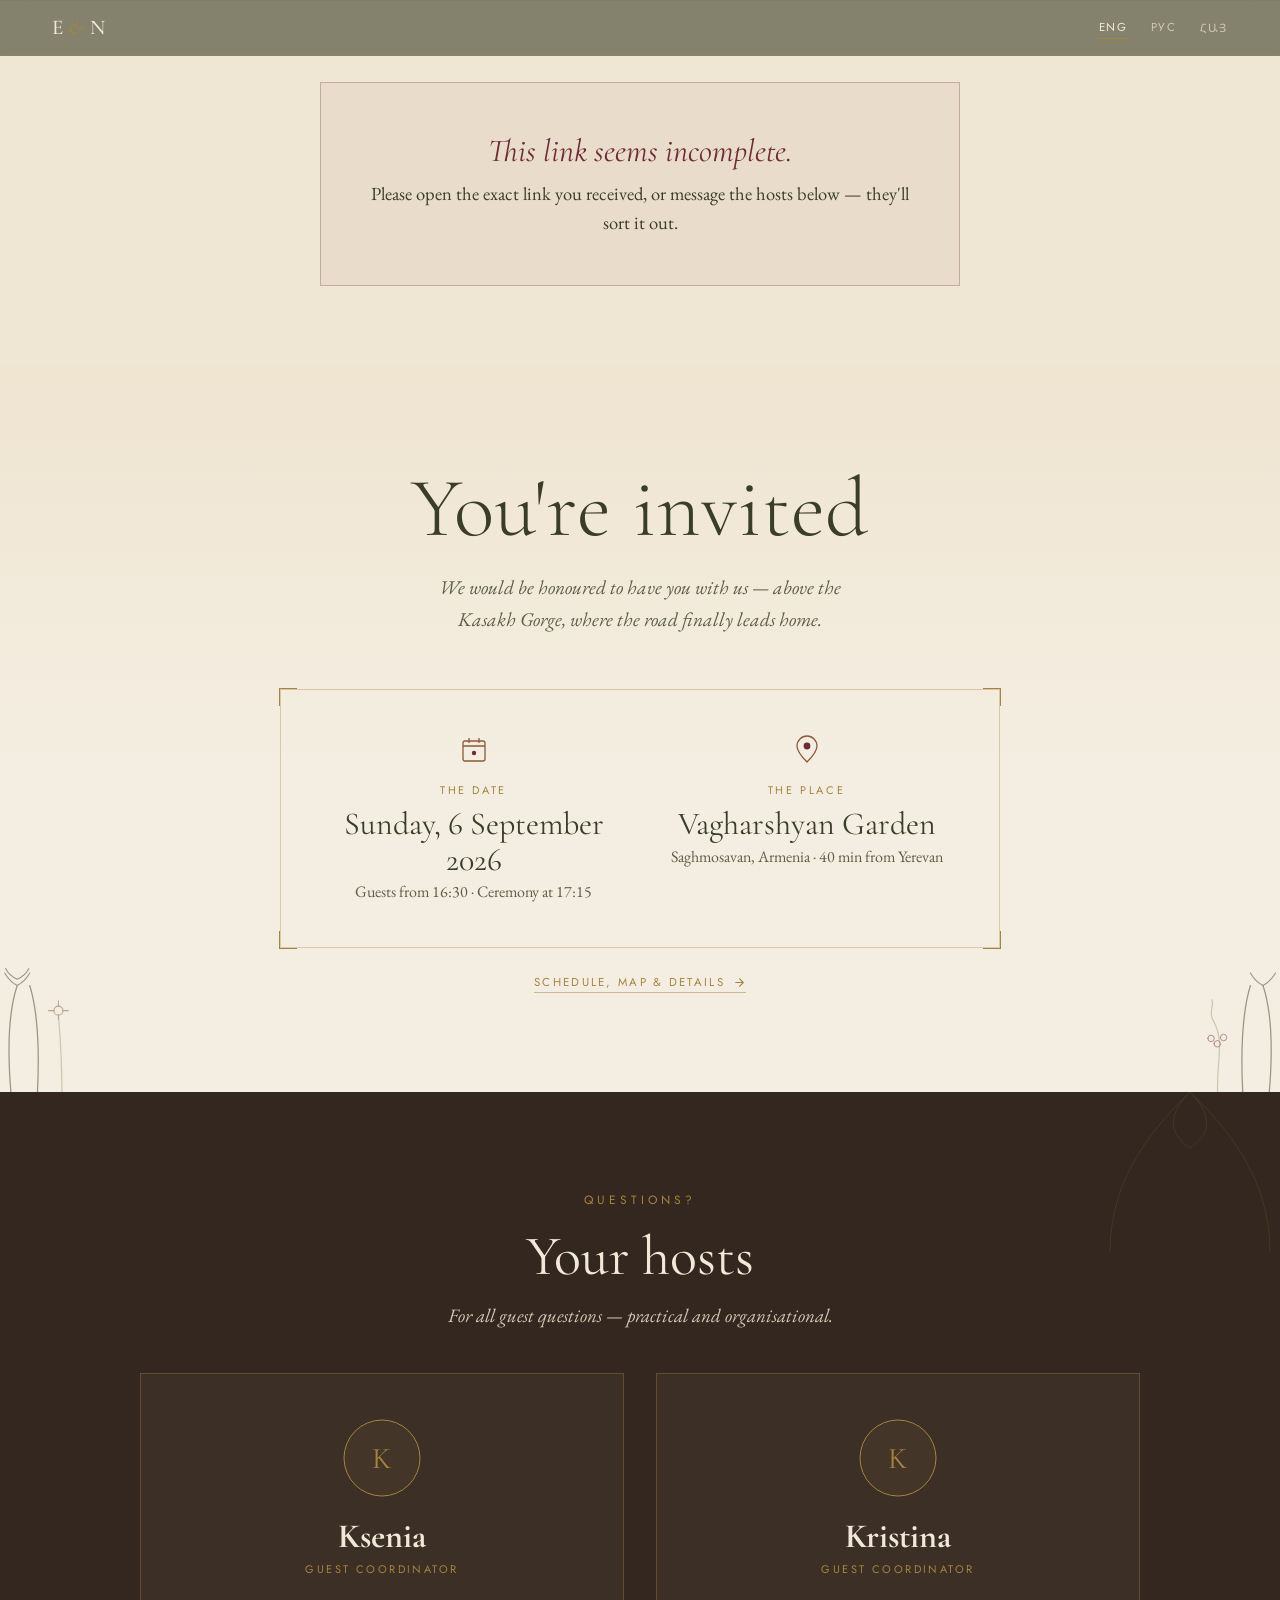
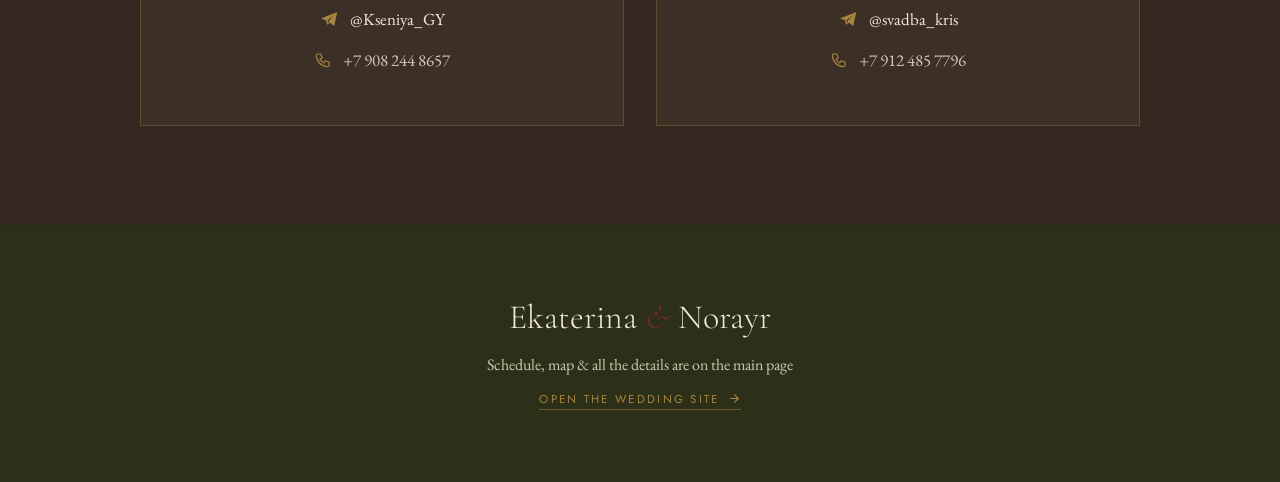
==== site/invite/index.html @ dc8e49c7 "Wire invitation video (vertical Short) + harden abroad parsing - invite: VIDEO_ID WT0WRYFNUU8 with p" ====
<!DOCTYPE html>
<html lang="en">
<head>
<meta charset="utf-8">
<meta name="viewport" content="width=device-width, initial-scale=1">
<meta name="color-scheme" content="light">
<meta name="theme-color" content="#2c3019">
<meta name="referrer" content="strict-origin-when-cross-origin">
<meta name="robots" content="noindex">
<title>You're invited · Ekaterina & Norayr</title>
<meta name="description" content="A personal invitation from Ekaterina & Norayr — Sunday 6 September 2026, Vagharshyan Garden, Saghmosavan, Armenia.">

<!-- Link preview when an invite link is sent in a messenger -->
<meta property="og:type" content="website">
<meta property="og:site_name" content="Ekaterina & Norayr">
<meta property="og:title" content="You're invited — Ekaterina & Norayr">
<meta property="og:description" content="Sunday 6 September 2026 · Vagharshyan Garden, Saghmosavan, Armenia. Open your personal invitation.">
<meta property="og:image" content="https://nor246.github.io/Wedding/og-image.png">
<meta property="og:image:width" content="1200">
<meta property="og:image:height" content="630">
<meta name="twitter:card" content="summary_large_image">

<link rel="icon" href="../favicon.svg" type="image/svg+xml">
<link rel="icon" href="../favicon-32.png" sizes="32x32" type="image/png">
<link rel="apple-touch-icon" href="../apple-touch-icon.png">

<link rel="preconnect" href="https://fonts.googleapis.com">
<link rel="preconnect" href="https://fonts.gstatic.com" crossorigin>
<link href="https://fonts.googleapis.com/css2?family=Cormorant+Garamond:ital,wght@0,300;0,400;0,500;0,600;1,300;1,400;1,500&family=EB+Garamond:ital,wght@0,400;0,500;1,400&family=Jost:wght@300;400;500&family=Noto+Serif+Armenian:wght@300;400;500;600&family=Noto+Sans+Armenian:wght@300;400;500&display=swap" rel="stylesheet">
<link rel="stylesheet" href="../css/styles.css">
<style>
/* ---- invite-page-specific interactive styles ---- */
[hidden]{display:none !important}
.shimmer{display:inline-block;min-width:12ch;height:.85em;border-radius:3px;vertical-align:baseline;
  background:linear-gradient(90deg,rgba(166,132,63,.14) 25%,rgba(166,132,63,.32) 50%,rgba(166,132,63,.14) 75%);
  background-size:200% 100%;animation:shimmerMove 1.5s linear infinite}
@keyframes shimmerMove{to{background-position:-200% 0}}

.inv-input{width:100%;padding:12px 14px;border:1px solid rgba(140,90,56,.35);background:rgba(255,251,242,.55);
  font-family:'EB Garamond','Noto Serif Armenian',serif;font-size:17px;color:var(--ink);border-radius:0;
  transition:border-color .3s ease}
.inv-input:focus{outline:none;border-color:var(--brass)}
textarea.inv-input{resize:vertical;min-height:76px;line-height:1.5}

/* per-person RSVP rows */
.mem-row{display:flex;align-items:center;justify-content:space-between;flex-wrap:wrap;gap:10px 18px;
  padding:15px 2px;border-bottom:1px solid rgba(140,90,56,.18)}
.mem-row:last-child{border-bottom:none}
.mem-name{font-family:'Cormorant Garamond','Noto Serif Armenian',serif;font-size:clamp(20px,2.3vw,24px);color:var(--ink)}
.seg{display:inline-flex;border:1px solid rgba(140,90,56,.35);background:rgba(255,251,242,.4)}
.seg label{position:relative;cursor:pointer}
.seg input{position:absolute;opacity:0;pointer-events:none}
.seg span{display:block;padding:10px 16px;font-family:'Jost','Noto Sans Armenian',sans-serif;font-size:10.5px;
  letter-spacing:.14em;text-transform:uppercase;color:var(--ink-soft);transition:background .3s ease,color .3s ease}
.seg input:checked + span[data-seg="yes"]{background:var(--olive);color:var(--cream)}
.seg input:checked + span[data-seg="no"]{background:var(--wine);color:var(--cream)}
.seg input:focus-visible + span{outline:2px solid var(--brass);outline-offset:2px}

.btn-send{display:inline-flex;align-items:center;gap:10px;padding:15px 34px;cursor:pointer;background:none;
  border:1px solid rgba(166,132,63,.55);color:var(--ink);font-family:'Jost','Noto Sans Armenian',sans-serif;
  font-size:12px;letter-spacing:.22em;text-transform:uppercase;transition:border-color .3s ease,background .3s ease}
.btn-send:hover{border-color:var(--brass);background:rgba(166,132,63,.1)}
.btn-send:disabled{opacity:.55;cursor:default}

/* video */
.vidbox{position:relative;width:100%;padding-top:56.25%;background:#20240f;overflow:hidden}
.vidbox iframe{position:absolute;inset:0;width:100%;height:100%;border:0}
/* vertical (Shorts) video: portrait 9:16 box, centered, capped to viewport */
#vid-frame.portrait{width:min(420px,88vw,calc(74vh * 0.5625));margin:0 auto}
.vidbox.portrait{padding-top:177.78%}
#vid-shield{position:absolute;inset:0;z-index:4;background:transparent}
.unmute{position:absolute;left:50%;bottom:20px;transform:translateX(-50%);z-index:5;display:inline-flex;
  align-items:center;gap:10px;padding:12px 24px;cursor:pointer;color:var(--cream);
  border:1px solid rgba(166,132,63,.65);background:rgba(32,36,15,.72);backdrop-filter:blur(8px);
  -webkit-backdrop-filter:blur(8px);font-family:'Jost','Noto Sans Armenian',sans-serif;font-size:11px;
  letter-spacing:.2em;text-transform:uppercase;transition:background .3s ease,border-color .3s ease}
.unmute:hover{background:rgba(32,36,15,.92);border-color:var(--brass)}
</style>
<script src="invite.js" defer></script>
</head>
<body>
<a class="skip-link" href="#main">Skip to content</a>
<div id="top" style="--linen:#f4eee2;--linen2:#efe6d4;--stone:#e7dbc4;--sand:#dbcdb0;--olive:#3b4025;--olive-deep:#2c3019;--ink:#3a3e26;--ink-soft:#5d6047;--sage:#9aa583;--sage-soft:#bcc3aa;--cognac:#8c5a38;--leather:#33271f;--brass:#a6843f;--wine:#6e2a35;--accent:#6e2a35;--cream:#f1e9d8;--cream-soft:#cfc8b2;--sky-top:#efe4d0;--sky-bot:#f4eee2;--glow:0.55;position:relative;width:100%;min-height:100vh;background:var(--linen);font-family:'EB Garamond','Noto Serif Armenian',serif;color:var(--ink)">

<!-- ============ NAV ============ -->
<nav aria-label="Primary" style="position:fixed;top:0;left:0;right:0;z-index:60;display:flex;align-items:center;justify-content:space-between;padding:15px clamp(18px,5vw,52px);backdrop-filter:blur(11px);-webkit-backdrop-filter:blur(11px);background:rgba(44,48,25,.55);border-bottom:1px solid rgba(166,132,63,.25)">
  <a href="../" aria-label="Ekaterina & Norayr — wedding site" style="font-family:'Cormorant Garamond',serif;font-weight:500;font-size:21px;letter-spacing:.12em;color:var(--cream);text-decoration:none">E<span style="color:var(--brass);font-style:italic;margin:0 .14em">&amp;</span>N</a>
  <div role="group" aria-label="Language" style="display:flex;align-items:center;gap:9px">
    <button class="lang-btn" data-lang="en" lang="en" aria-pressed="true" style="background:none;border:none;border-bottom:1px solid var(--brass);cursor:pointer;font-family:'Jost','Noto Sans Armenian',sans-serif;font-size:11.5px;letter-spacing:.14em;color:var(--cream);padding:3px 1px">ENG</button>
    <span aria-hidden="true" style="color:var(--brass);opacity:.5">·</span>
    <button class="lang-btn" data-lang="ru" lang="ru" aria-pressed="false" style="background:none;border:none;border-bottom:1px solid transparent;cursor:pointer;font-family:'Jost','Noto Sans Armenian',sans-serif;font-size:11.5px;letter-spacing:.14em;color:var(--cream-soft);padding:3px 1px">РУС</button>
    <span aria-hidden="true" style="color:var(--brass);opacity:.5">·</span>
    <button class="lang-btn" data-lang="hy" lang="hy" aria-pressed="false" style="background:none;border:none;border-bottom:1px solid transparent;cursor:pointer;font-family:'Noto Sans Armenian',sans-serif;font-size:11.5px;letter-spacing:.1em;color:var(--cream-soft);padding:3px 1px">ՀԱՅ</button>
  </div>
</nav>
<main id="main">

<!-- ============ VIDEO (page opens with it) ============ -->
<section id="sec-video" style="position:relative;padding:calc(62px + clamp(24px,5vh,48px)) clamp(18px,5vw,52px) clamp(48px,7vh,72px);background:linear-gradient(180deg,#20240f,var(--olive-deep));overflow:hidden">
  <!-- faint stars -->
  <div aria-hidden="true" style="position:absolute;inset:0;pointer-events:none">
    <svg aria-hidden="true" focusable="false" width="100%" height="100%" preserveAspectRatio="none" style="position:absolute;inset:0">
      <g fill="var(--cream)">
        <circle cx="10%" cy="18%" r="1.3" style="animation:twinkle 4.4s ease-in-out infinite"/>
        <circle cx="22%" cy="9%" r="1" style="animation:twinkle 5s ease-in-out infinite .7s"/>
        <circle cx="78%" cy="12%" r="1.2" style="animation:twinkle 3.8s ease-in-out infinite .3s"/>
        <circle cx="90%" cy="22%" r="1" style="animation:twinkle 4.7s ease-in-out infinite 1.1s"/>
        <circle cx="55%" cy="7%" r="1.1" style="animation:twinkle 4.1s ease-in-out infinite 1.5s"/>
      </g>
    </svg>
  </div>
  <div style="position:relative;z-index:2;width:100%;max-width:980px;margin:0 auto">
    <p data-i18n="inv.eyebrow" style="text-align:center;font-family:'Jost','Noto Sans Armenian',sans-serif;font-size:12px;letter-spacing:.36em;text-transform:uppercase;color:var(--brass);margin:0 0 22px;animation:reveal 1s ease .1s both">Together with our families</p>
    <div id="vid-frame" style="position:relative;padding:14px;animation:reveal 1.1s ease .25s both">
      <div style="position:absolute;inset:0;border:1px solid rgba(166,132,63,.4);pointer-events:none;z-index:3"></div>
      <div style="position:absolute;top:-1px;left:-1px;width:18px;height:18px;border-top:1px solid var(--brass);border-left:1px solid var(--brass);pointer-events:none;z-index:3"></div>
      <div style="position:absolute;top:-1px;right:-1px;width:18px;height:18px;border-top:1px solid var(--brass);border-right:1px solid var(--brass);pointer-events:none;z-index:3"></div>
      <div style="position:absolute;bottom:-1px;left:-1px;width:18px;height:18px;border-bottom:1px solid var(--brass);border-left:1px solid var(--brass);pointer-events:none;z-index:3"></div>
      <div style="position:absolute;bottom:-1px;right:-1px;width:18px;height:18px;border-bottom:1px solid var(--brass);border-right:1px solid var(--brass);pointer-events:none;z-index:3"></div>
      <div class="vidbox" id="vidbox">
        <!-- muted autoplay iframe injected by invite.js; the shield blocks
             stray clicks so the ONLY control is the unmute button -->
        <div id="vid-placeholder" style="position:absolute;inset:0;display:flex;flex-direction:column;align-items:center;justify-content:center;gap:16px;text-align:center;padding:24px">
          <svg aria-hidden="true" focusable="false" width="64" height="64" viewBox="0 0 56 56" fill="none" stroke="var(--brass)" stroke-width="1.1"><path d="M14 48 V24 C14 14 22 9 28 6 C34 9 42 14 42 24 V48"/><path d="M28 6 l3 4 l-3 4 l-3-4 Z" fill="var(--brass)" stroke="none" opacity="0.8"/></svg>
          <p data-i18n="inv.videoSoon" style="margin:0;font-family:'Cormorant Garamond','Noto Serif Armenian',serif;font-style:italic;font-size:clamp(17px,2vw,22px);color:var(--cream-soft);max-width:34ch">Our video greeting is on its way — check back soon.</p>
        </div>
        <div id="vid-shield" hidden aria-hidden="true"></div>
        <button id="btn-unmute" hidden class="unmute" type="button">
          <svg aria-hidden="true" focusable="false" width="16" height="16" viewBox="0 0 24 24" fill="none" stroke="currentColor" stroke-width="1.8" stroke-linecap="round" stroke-linejoin="round"><path d="M11 5 6 9 H3 v6 h3 l5 4 Z" fill="currentColor" stroke="none"/><path d="M16 9 a5 5 0 0 1 0 6 M18.5 6.5 a9 9 0 0 1 0 11"/></svg>
          <span data-i18n="inv.unmute">Watch with sound</span>
        </button>
      </div>
    </div>
  </div>
</section>

<!-- ============ BAD LINK / ERROR ============ -->
<section id="sec-error" hidden style="position:relative;padding:clamp(60px,9vh,110px) clamp(18px,6vw,72px);background:var(--linen2);border-top:1px solid rgba(166,132,63,.18)">
  <div style="width:100%;max-width:640px;margin:0 auto;text-align:center;border:1px solid rgba(110,42,53,.28);background:rgba(110,42,53,.05);padding:clamp(30px,5vw,48px)">
    <h2 id="err-title" data-i18n="inv.badLink" style="margin:0 0 10px;font-family:'Cormorant Garamond','Noto Serif Armenian',serif;font-style:italic;font-weight:400;font-size:clamp(24px,3vw,32px);color:var(--wine)">This link seems incomplete.</h2>
    <p id="err-sub" data-i18n="inv.badLinkSub" style="margin:0;font-family:'EB Garamond','Noto Serif Armenian',serif;font-size:clamp(16px,1.7vw,18.5px);color:var(--ink);line-height:1.55">Please open the exact link you received, or message the hosts below — they'll sort it out.</p>
    <button id="btn-retry" hidden class="btn-send" style="margin-top:24px" type="button"><span data-i18n="inv.retry">Try again</span></button>
  </div>
</section>

<!-- ============ INVITATION · DATE & PLACE ============ -->
<section id="sec-info" style="position:relative;padding:clamp(76px,11vh,128px) clamp(18px,6vw,72px);background:linear-gradient(180deg,var(--sky-top),var(--linen) 55%);overflow:hidden">
  <!-- botanical corners -->
  <svg aria-hidden="true" focusable="false" viewBox="0 0 200 240" style="position:absolute;left:-24px;bottom:-10px;width:clamp(110px,14vw,190px);opacity:.5;pointer-events:none" fill="none" stroke="var(--olive)" stroke-width="1.4" stroke-linecap="round">
    <path d="M40,240 C34,180 36,140 46,110"/><path d="M68,240 C72,174 68,136 60,110"/>
    <g stroke-width="1.2"><path d="M46,110 q-9,-5 -14,-14 M46,110 q9,-5 14,-14 M46,103 q-9,-4 -13,-12 M46,103 q9,-4 13,-12"/></g>
    <path d="M96,240 C96,196 94,166 92,144" stroke="var(--sage)"/>
    <g stroke="var(--cognac)" stroke-width="1.2"><circle cx="92" cy="138" r="5"/><path d="M92,133 v-6 M92,143 v5 M87,138 h-6 M97,138 h6"/></g>
  </svg>
  <svg aria-hidden="true" focusable="false" viewBox="0 0 200 240" style="position:absolute;right:-24px;bottom:-10px;width:clamp(110px,14vw,190px);opacity:.5;pointer-events:none;transform:scaleX(-1)" fill="none" stroke="var(--olive)" stroke-width="1.4" stroke-linecap="round">
    <path d="M40,240 C34,180 36,140 46,110"/><path d="M68,240 C72,174 68,136 60,110"/>
    <g stroke-width="1.2"><path d="M46,110 q-9,-5 -14,-14 M46,110 q9,-5 14,-14"/></g>
    <path d="M96,240 C100,200 88,176 100,152 C108,140 100,132 103,126" stroke="var(--sage)"/>
    <g stroke="var(--wine)" stroke-width="1.1"><circle cx="90" cy="168" r="3.6"/><circle cx="97" cy="175" r="3.6"/><circle cx="104" cy="169" r="3.6"/></g>
  </svg>

  <div style="position:relative;z-index:2;width:100%;max-width:820px;margin:0 auto;text-align:center">
    <h1 data-i18n="inv.title" data-reveal style="margin:0;font-family:'Cormorant Garamond','Noto Serif Armenian',serif;font-weight:300;line-height:1;color:var(--ink);letter-spacing:.012em;font-size:clamp(40px,7.5vw,84px)">You're invited</h1>
    <p id="party-name" data-reveal data-delay="80" style="margin:20px 0 0;font-family:'Cormorant Garamond','Noto Serif Armenian',serif;font-style:italic;font-weight:400;font-size:clamp(24px,4vw,42px);color:var(--accent);letter-spacing:.03em"><span class="shimmer" aria-hidden="true"></span></p>
    <p data-i18n="inv.line" data-reveal data-delay="140" style="font-family:'EB Garamond','Noto Serif Armenian',serif;font-style:italic;font-size:clamp(16px,1.7vw,19.5px);color:var(--ink-soft);max-width:46ch;margin:22px auto 0;line-height:1.6">We would be honoured to have you with us — above the Kasakh Gorge, where the road finally leads home.</p>

    <!-- date & place highlight -->
    <div data-reveal data-delay="200" style="position:relative;margin:clamp(36px,6vh,56px) auto 0;max-width:720px;padding:clamp(28px,4.5vw,46px) clamp(20px,4vw,40px)">
      <div style="position:absolute;inset:0;border:1px solid rgba(166,132,63,.34);pointer-events:none"></div>
      <div style="position:absolute;top:-1px;left:-1px;width:18px;height:18px;border-top:1px solid var(--brass);border-left:1px solid var(--brass)"></div>
      <div style="position:absolute;top:-1px;right:-1px;width:18px;height:18px;border-top:1px solid var(--brass);border-right:1px solid var(--brass)"></div>
      <div style="position:absolute;bottom:-1px;left:-1px;width:18px;height:18px;border-bottom:1px solid var(--brass);border-left:1px solid var(--brass)"></div>
      <div style="position:absolute;bottom:-1px;right:-1px;width:18px;height:18px;border-bottom:1px solid var(--brass);border-right:1px solid var(--brass)"></div>
      <div style="display:grid;grid-template-columns:repeat(auto-fit,minmax(240px,1fr));gap:clamp(26px,4vw,20px);align-items:start">
        <div>
          <svg aria-hidden="true" focusable="false" width="30" height="30" viewBox="0 0 30 30" fill="none" stroke="var(--cognac)" stroke-width="1.3" style="margin-bottom:12px"><rect x="4" y="6" width="22" height="20" rx="2"/><path d="M4 11 H26 M10 3 V8 M20 3 V8"/><circle cx="15" cy="18" r="2.2" fill="var(--accent)" stroke="none"/></svg>
          <p data-i18n="inv.dateLabel" style="margin:0 0 8px;font-family:'Jost','Noto Sans Armenian',sans-serif;font-size:11px;letter-spacing:.24em;text-transform:uppercase;color:var(--brass)">The date</p>
          <p data-i18n="inv.dateVal" style="margin:0 0 4px;font-family:'Cormorant Garamond','Noto Serif Armenian',serif;font-size:clamp(24px,2.8vw,32px);color:var(--ink);line-height:1.12">Sunday, 6 September 2026</p>
          <p data-i18n="inv.dateSub" style="margin:0;font-family:'EB Garamond','Noto Serif Armenian',serif;font-size:16px;color:var(--ink-soft)">Guests from 16:30 · Ceremony at 17:15</p>
        </div>
        <div>
          <svg aria-hidden="true" focusable="false" width="30" height="30" viewBox="0 0 30 30" fill="none" stroke="var(--cognac)" stroke-width="1.3" style="margin-bottom:12px"><path d="M15 27 C7 19 5 14 5 11 a10 10 0 0 1 20 0 C25 14 23 19 15 27 Z"/><circle cx="15" cy="11" r="3.4" fill="var(--accent)" stroke="none"/></svg>
          <p data-i18n="inv.placeLabel" style="margin:0 0 8px;font-family:'Jost','Noto Sans Armenian',sans-serif;font-size:11px;letter-spacing:.24em;text-transform:uppercase;color:var(--brass)">The place</p>
          <p data-i18n="inv.placeVal" style="margin:0 0 4px;font-family:'Cormorant Garamond','Noto Serif Armenian',serif;font-size:clamp(24px,2.8vw,32px);color:var(--ink);line-height:1.12">Vagharshyan Garden</p>
          <p data-i18n="inv.placeSub" style="margin:0;font-family:'EB Garamond','Noto Serif Armenian',serif;font-size:16px;color:var(--ink-soft)">Saghmosavan, Armenia · 40 min from Yerevan</p>
        </div>
      </div>
    </div>

    <a href="../" data-reveal data-delay="260" class="hover-brass" style="display:inline-flex;align-items:center;gap:8px;margin-top:26px;font-family:'Jost','Noto Sans Armenian',sans-serif;font-size:11.5px;letter-spacing:.2em;text-transform:uppercase;color:var(--brass);text-decoration:none;border-bottom:1px solid rgba(166,132,63,.5);padding-bottom:2px"><span data-i18n="inv.detailsCta">Schedule, map &amp; details</span><svg aria-hidden="true" focusable="false" width="13" height="13" viewBox="0 0 24 24" fill="none" stroke="currentColor" stroke-width="2" stroke-linecap="round" stroke-linejoin="round"><path d="M5 12 h13 M12 5 l7 7 -7 7"/></svg></a>
  </div>
</section>

<!-- ============ RSVP ============ -->
<section id="sec-rsvp" style="position:relative;padding:clamp(76px,11vh,128px) clamp(18px,6vw,72px);background:var(--linen2);border-top:1px solid rgba(166,132,63,.18)">
  <div style="width:100%;max-width:640px;margin:0 auto">
    <div data-reveal style="text-align:center;margin-bottom:clamp(32px,4.5vh,46px)">
      <p data-i18n="inv.rsvpEyebrow" style="font-family:'Jost','Noto Sans Armenian',sans-serif;font-size:12px;letter-spacing:.34em;text-transform:uppercase;color:var(--brass);margin:0 0 18px">Kindly reply</p>
      <h2 data-i18n="inv.rsvpTitle" style="margin:0 0 14px;font-family:'Cormorant Garamond','Noto Serif Armenian',serif;font-weight:400;font-size:clamp(32px,4.6vw,56px);line-height:1.06;color:var(--ink)">Will you join us?</h2>
      <p data-i18n="inv.whoNote" style="margin:0 auto;font-family:'EB Garamond','Noto Serif Armenian',serif;font-style:italic;font-size:clamp(15px,1.6vw,17.5px);color:var(--ink-soft);max-width:44ch">We've marked everyone as coming — just flip anyone who can't make it.</p>
    </div>

    <p id="responded-banner" hidden data-i18n="inv.responded" style="margin:0 0 26px;padding:13px 18px;border:1px solid rgba(166,132,63,.4);background:rgba(166,132,63,.08);font-family:'EB Garamond','Noto Serif Armenian',serif;font-size:16px;color:var(--ink);text-align:center">You've already replied — you can update your answer below.</p>

    <form id="rsvp-form" novalidate data-reveal data-delay="80" style="display:flex;flex-direction:column;gap:26px">
      <div id="members-list" style="border-top:1px solid rgba(140,90,56,.18)">
        <!-- one .mem-row per person, rendered by invite.js -->
      </div>

      <div id="row-restr" hidden>
        <label for="f-restr" data-i18n="inv.restr" style="display:block;margin:0 0 10px;font-family:'Jost','Noto Sans Armenian',sans-serif;font-size:11px;letter-spacing:.22em;text-transform:uppercase;color:var(--brass)">Food allergies or restrictions?</label>
        <textarea id="f-restr" class="inv-input" rows="2" maxlength="500" data-i18n-ph="inv.restrPh" placeholder="e.g. nuts, vegetarian, gluten-free…"></textarea>
      </div>

      <div id="row-arrival" hidden>
        <label for="f-arrival" data-i18n="inv.arrival" style="display:block;margin:0 0 10px;font-family:'Jost','Noto Sans Armenian',sans-serif;font-size:11px;letter-spacing:.22em;text-transform:uppercase;color:var(--brass)">When do you arrive in Armenia?</label>
        <input type="date" id="f-arrival" class="inv-input" min="2026-07-06" max="2026-09-06" style="max-width:280px">
        <p data-i18n="inv.arrivalHint" style="margin:8px 0 0;font-family:'EB Garamond','Noto Serif Armenian',serif;font-size:14.5px;color:var(--ink-soft);font-style:italic">For guests arriving from abroad</p>
      </div>

      <div>
        <label for="f-msg" data-i18n="inv.msg" style="display:block;margin:0 0 10px;font-family:'Jost','Noto Sans Armenian',sans-serif;font-size:11px;letter-spacing:.22em;text-transform:uppercase;color:var(--brass)">A note for us (optional)</label>
        <textarea id="f-msg" class="inv-input" rows="3" maxlength="1000" data-i18n-ph="inv.msgPh" placeholder="Anything you'd like us to know"></textarea>
      </div>

      <div style="display:flex;flex-direction:column;align-items:center;gap:16px;margin-top:6px">
        <button type="submit" id="btn-send" class="btn-send"><span id="btn-send-label" data-i18n="inv.send">Send answer</span></button>
        <p id="form-status" aria-live="polite" style="margin:0;min-height:1.5em;font-family:'EB Garamond','Noto Serif Armenian',serif;font-size:16.5px;color:var(--ink-soft);text-align:center;max-width:44ch"></p>
      </div>
    </form>
    <noscript><p style="text-align:center;font-family:'EB Garamond',serif;font-size:16px;color:#6e2a35">Please enable JavaScript to send your RSVP — or simply message the hosts below.</p></noscript>
  </div>
</section>

<!-- ============ CONTACTS ============ -->
<section id="contacts" style="position:relative;padding:clamp(76px,11vh,128px) clamp(18px,6vw,72px);background:var(--leather);overflow:hidden">
  <div aria-hidden="true" style="position:absolute;top:-40px;right:-30px;opacity:.16;pointer-events:none"><svg aria-hidden="true" focusable="false" width="240" height="240" viewBox="0 0 240 240" fill="none" stroke="var(--brass)" stroke-width="1"><path d="M40 200 C40 120 90 70 120 40 C150 70 200 120 200 200"/><path d="M120 40 C100 60 96 80 120 96 C144 80 140 60 120 40"/></svg></div>
  <div style="position:relative;z-index:2;width:100%;max-width:1000px;margin:0 auto">
    <div data-reveal style="text-align:center;margin-bottom:clamp(36px,5vh,56px)">
      <p data-i18n="con.eyebrow" style="font-family:'Jost','Noto Sans Armenian',sans-serif;font-size:12px;letter-spacing:.34em;text-transform:uppercase;color:var(--brass);margin:0 0 18px">Questions?</p>
      <h2 data-i18n="con.title" style="margin:0 0 16px;font-family:'Cormorant Garamond','Noto Serif Armenian',serif;font-weight:400;font-size:clamp(32px,4.6vw,56px);line-height:1.06;color:var(--cream)">Your hosts</h2>
      <p data-i18n="con.intro" style="margin:0 auto;font-family:'EB Garamond','Noto Serif Armenian',serif;font-style:italic;font-size:clamp(16px,1.7vw,19px);color:var(--cream-soft);max-width:46ch">For all guest questions — practical and organisational.</p>
    </div>
    <div style="display:grid;grid-template-columns:repeat(auto-fit,minmax(280px,1fr));gap:clamp(20px,3vw,32px)">
      <div data-reveal style="display:flex;flex-direction:column;align-items:center;text-align:center;padding:clamp(30px,4vw,44px) 28px;border:1px solid rgba(166,132,63,.36);background:rgba(241,233,216,.04)">
        <svg aria-hidden="true" focusable="false" width="80" height="80" viewBox="0 0 80 80" style="margin-bottom:18px"><circle cx="40" cy="40" r="38" fill="rgba(166,132,63,.08)" stroke="var(--brass)" stroke-width="1"/><text x="40" y="50" text-anchor="middle" style="font-family:'Cormorant Garamond',serif;font-size:30px;fill:var(--brass)">K</text></svg>
        <h3 data-i18n="con.n1" style="margin:0 0 4px;font-family:'Cormorant Garamond','Noto Serif Armenian',serif;font-size:clamp(26px,3vw,34px);color:var(--cream)">Ksenia</h3>
        <p data-i18n="con.r1" style="margin:0 0 22px;font-family:'Jost','Noto Sans Armenian',sans-serif;font-size:11px;letter-spacing:.22em;text-transform:uppercase;color:var(--brass)">Guest coordinator</p>
        <a href="https://t.me/Kseniya_GY" target="_blank" rel="noopener" class="contact-link" style="display:flex;align-items:center;gap:11px;color:var(--cream);text-decoration:none;font-family:'EB Garamond',serif;font-size:17px;padding:9px 4px;border-bottom:1px solid transparent">
          <svg aria-hidden="true" focusable="false" width="19" height="19" viewBox="0 0 24 24" fill="var(--brass)"><path d="M21.9 4.3c-.3-.2-.6-.2-.9-.1L2.6 11.3c-.6.2-.6 1 0 1.2l4.6 1.5 1.8 5.5c.1.4.6.5.9.2l2.6-2.3 4.7 3.5c.4.3.9.1 1-.4l3.3-15.2c.1-.2 0-.4-.2-.5ZM9.4 14.2l8.1-6.2-6.5 6.9-.2 3.4-1.4-4.1Z"/></svg>
          <span>@Kseniya_GY</span>
        </a>
        <a href="tel:+79082448657" class="contact-link" style="display:flex;align-items:center;gap:11px;color:var(--cream-soft);text-decoration:none;font-family:'EB Garamond',serif;font-size:17px;padding:9px 4px;border-bottom:1px solid transparent">
          <svg aria-hidden="true" focusable="false" width="18" height="18" viewBox="0 0 24 24" fill="none" stroke="var(--brass)" stroke-width="1.6"><path d="M5 4 h4 l2 5-3 2a12 12 0 0 0 5 5l2-3 5 2v4a2 2 0 0 1-2 2A16 16 0 0 1 3 6a2 2 0 0 1 2-2Z"/></svg>
          <span>+7 908 244 8657</span>
        </a>
      </div>
      <div data-reveal data-delay="100" style="display:flex;flex-direction:column;align-items:center;text-align:center;padding:clamp(30px,4vw,44px) 28px;border:1px solid rgba(166,132,63,.36);background:rgba(241,233,216,.04)">
        <svg aria-hidden="true" focusable="false" width="80" height="80" viewBox="0 0 80 80" style="margin-bottom:18px"><circle cx="40" cy="40" r="38" fill="rgba(166,132,63,.08)" stroke="var(--brass)" stroke-width="1"/><text x="40" y="50" text-anchor="middle" style="font-family:'Cormorant Garamond',serif;font-size:30px;fill:var(--brass)">K</text></svg>
        <h3 data-i18n="con.n2" style="margin:0 0 4px;font-family:'Cormorant Garamond','Noto Serif Armenian',serif;font-size:clamp(26px,3vw,34px);color:var(--cream)">Kristina</h3>
        <p data-i18n="con.r2" style="margin:0 0 22px;font-family:'Jost','Noto Sans Armenian',sans-serif;font-size:11px;letter-spacing:.22em;text-transform:uppercase;color:var(--brass)">Guest coordinator</p>
        <a href="https://t.me/svadba_kris" target="_blank" rel="noopener" class="contact-link" style="display:flex;align-items:center;gap:11px;color:var(--cream);text-decoration:none;font-family:'EB Garamond',serif;font-size:17px;padding:9px 4px;border-bottom:1px solid transparent">
          <svg aria-hidden="true" focusable="false" width="19" height="19" viewBox="0 0 24 24" fill="var(--brass)"><path d="M21.9 4.3c-.3-.2-.6-.2-.9-.1L2.6 11.3c-.6.2-.6 1 0 1.2l4.6 1.5 1.8 5.5c.1.4.6.5.9.2l2.6-2.3 4.7 3.5c.4.3.9.1 1-.4l3.3-15.2c.1-.2 0-.4-.2-.5ZM9.4 14.2l8.1-6.2-6.5 6.9-.2 3.4-1.4-4.1Z"/></svg>
          <span>@svadba_kris</span>
        </a>
        <a href="tel:+79124857796" class="contact-link" style="display:flex;align-items:center;gap:11px;color:var(--cream-soft);text-decoration:none;font-family:'EB Garamond',serif;font-size:17px;padding:9px 4px;border-bottom:1px solid transparent">
          <svg aria-hidden="true" focusable="false" width="18" height="18" viewBox="0 0 24 24" fill="none" stroke="var(--brass)" stroke-width="1.6"><path d="M5 4 h4 l2 5-3 2a12 12 0 0 0 5 5l2-3 5 2v4a2 2 0 0 1-2 2A16 16 0 0 1 3 6a2 2 0 0 1 2-2Z"/></svg>
          <span>+7 912 485 7796</span>
        </a>
      </div>
    </div>
  </div>
</section>
</main>

<!-- ============ FOOTER ============ -->
<footer style="position:relative;padding:clamp(56px,8vh,84px) clamp(18px,6vw,72px);background:var(--olive-deep);text-align:center">
  <div style="display:flex;flex-direction:column;align-items:center;gap:16px">
    <p style="margin:0;font-family:'Cormorant Garamond','Noto Serif Armenian',serif;font-size:clamp(24px,3vw,34px);font-weight:300;color:var(--cream)">Ekaterina <span style="color:var(--accent);font-style:italic">&amp;</span> Norayr</p>
    <p data-i18n="inv.full" style="margin:0;font-family:'EB Garamond','Noto Serif Armenian',serif;font-size:16px;color:var(--cream-soft)">Schedule, map &amp; all the details are on the main page</p>
    <a href="../" class="hover-brass" style="display:inline-flex;align-items:center;gap:8px;font-family:'Jost','Noto Sans Armenian',sans-serif;font-size:11.5px;letter-spacing:.2em;text-transform:uppercase;color:var(--brass);text-decoration:none;border-bottom:1px solid rgba(166,132,63,.5);padding-bottom:2px"><span data-i18n="inv.fullCta">Open the wedding site</span><svg aria-hidden="true" focusable="false" width="13" height="13" viewBox="0 0 24 24" fill="none" stroke="currentColor" stroke-width="2" stroke-linecap="round" stroke-linejoin="round"><path d="M5 12 h13 M12 5 l7 7 -7 7"/></svg></a>
  </div>
</footer>

<div id="demo-chip" hidden style="position:fixed;left:12px;bottom:12px;z-index:70;padding:7px 12px;background:rgba(44,48,25,.85);color:#f1e9d8;font-family:'Jost',sans-serif;font-size:11px;letter-spacing:.06em;border-radius:4px">Preview mode — responses are not saved</div>

</div>
</body>
</html>
---- site/css/styles.css ----
/* ============================================================
   The Long Way Home — Ekaterina & Norayr
   Global styles, design tokens, keyframes, interactions.
   Per-element layout lives inline in index.html to preserve the
   original design values exactly; this file holds the things that
   are global, repeated, or interactive (hover/reveal/parallax).
   ============================================================ */

*{box-sizing:border-box}
html{scroll-behavior:smooth}
body{margin:0;background:#f4eee2}
img{display:block;max-width:100%}
::selection{background:#6e2a35;color:#f1e9d8}

/* ---- Skip link (keyboard / screen-reader users) ----
   Off-screen until focused, then pinned top-left over the fixed nav. */
.skip-link{position:absolute;left:8px;top:-48px;z-index:100;
  padding:9px 16px;background:#2c3019;color:#f1e9d8;text-decoration:none;
  font-family:'Jost',sans-serif;font-size:13px;letter-spacing:.04em;border-radius:0 0 6px 6px;
  transition:top .2s ease}
.skip-link:focus{top:0;outline:2px solid #a6843f;outline-offset:2px}

/* Visible, on-brand focus ring for keyboard users across interactive elements. */
a:focus-visible,button:focus-visible{outline:2px solid #a6843f;outline-offset:3px;border-radius:2px}

/* ---- Keyframes ---- */
@keyframes drawIn{to{stroke-dashoffset:0}}
@keyframes flicker{0%,100%{transform:scale(1);opacity:.95}20%{transform:scale(1.06,.94);opacity:1}40%{transform:scale(.96,1.06);opacity:.82}60%{transform:scale(1.04,.97);opacity:1}80%{transform:scale(.98,1.03);opacity:.9}}
@keyframes twinkle{0%,100%{opacity:.1}50%{opacity:.8}}
@keyframes floaty{0%,100%{transform:translateY(0)}50%{transform:translateY(-7px)}}
@keyframes reveal{from{opacity:0;transform:translateY(32px)}to{opacity:1;transform:none}}
@keyframes scrollcue{0%{transform:translateY(0);opacity:.6}55%{transform:translateY(9px);opacity:.12}100%{transform:translateY(0);opacity:.6}}
@keyframes growLine{from{transform:scaleY(0)}to{transform:scaleY(1)}}

/* ---- Scroll reveals ----
   Elements stay hidden only when JS is present (html.js); without JS
   everything is visible so the page degrades gracefully. */
.js [data-reveal]{opacity:0}
.js [data-reveal].revealed{animation:reveal .9s cubic-bezier(.2,.7,.2,1) both;animation-delay:var(--reveal-delay,0ms)}

/* ---- Interactions (ported from the prototype's style-hover attrs) ---- */
.lang-btn{transition:color .3s ease,border-color .3s ease}

.expect-card{transition:transform .5s ease,box-shadow .5s ease,border-color .5s ease}
.expect-card:hover{transform:translateY(-5px);box-shadow:0 18px 40px -24px rgba(60,64,37,.4);border-color:var(--cognac)}

/* underline links that brighten their border on hover */
.hover-brass{transition:border-color .35s ease}
.hover-brass:hover{border-color:var(--brass)}
.contact-link{transition:border-color .4s ease}
.contact-link:hover{border-bottom-color:var(--brass)}

/* ---- Reduced motion ---- */
@media (prefers-reduced-motion: reduce){
  html{scroll-behavior:auto}
  *,*::before,*::after{
    animation-duration:.001ms !important;
    animation-iteration-count:1 !important;
    transition-duration:.001ms !important;
  }
  .js [data-reveal]{opacity:1}
  [data-parallax]{transform:none !important}
}
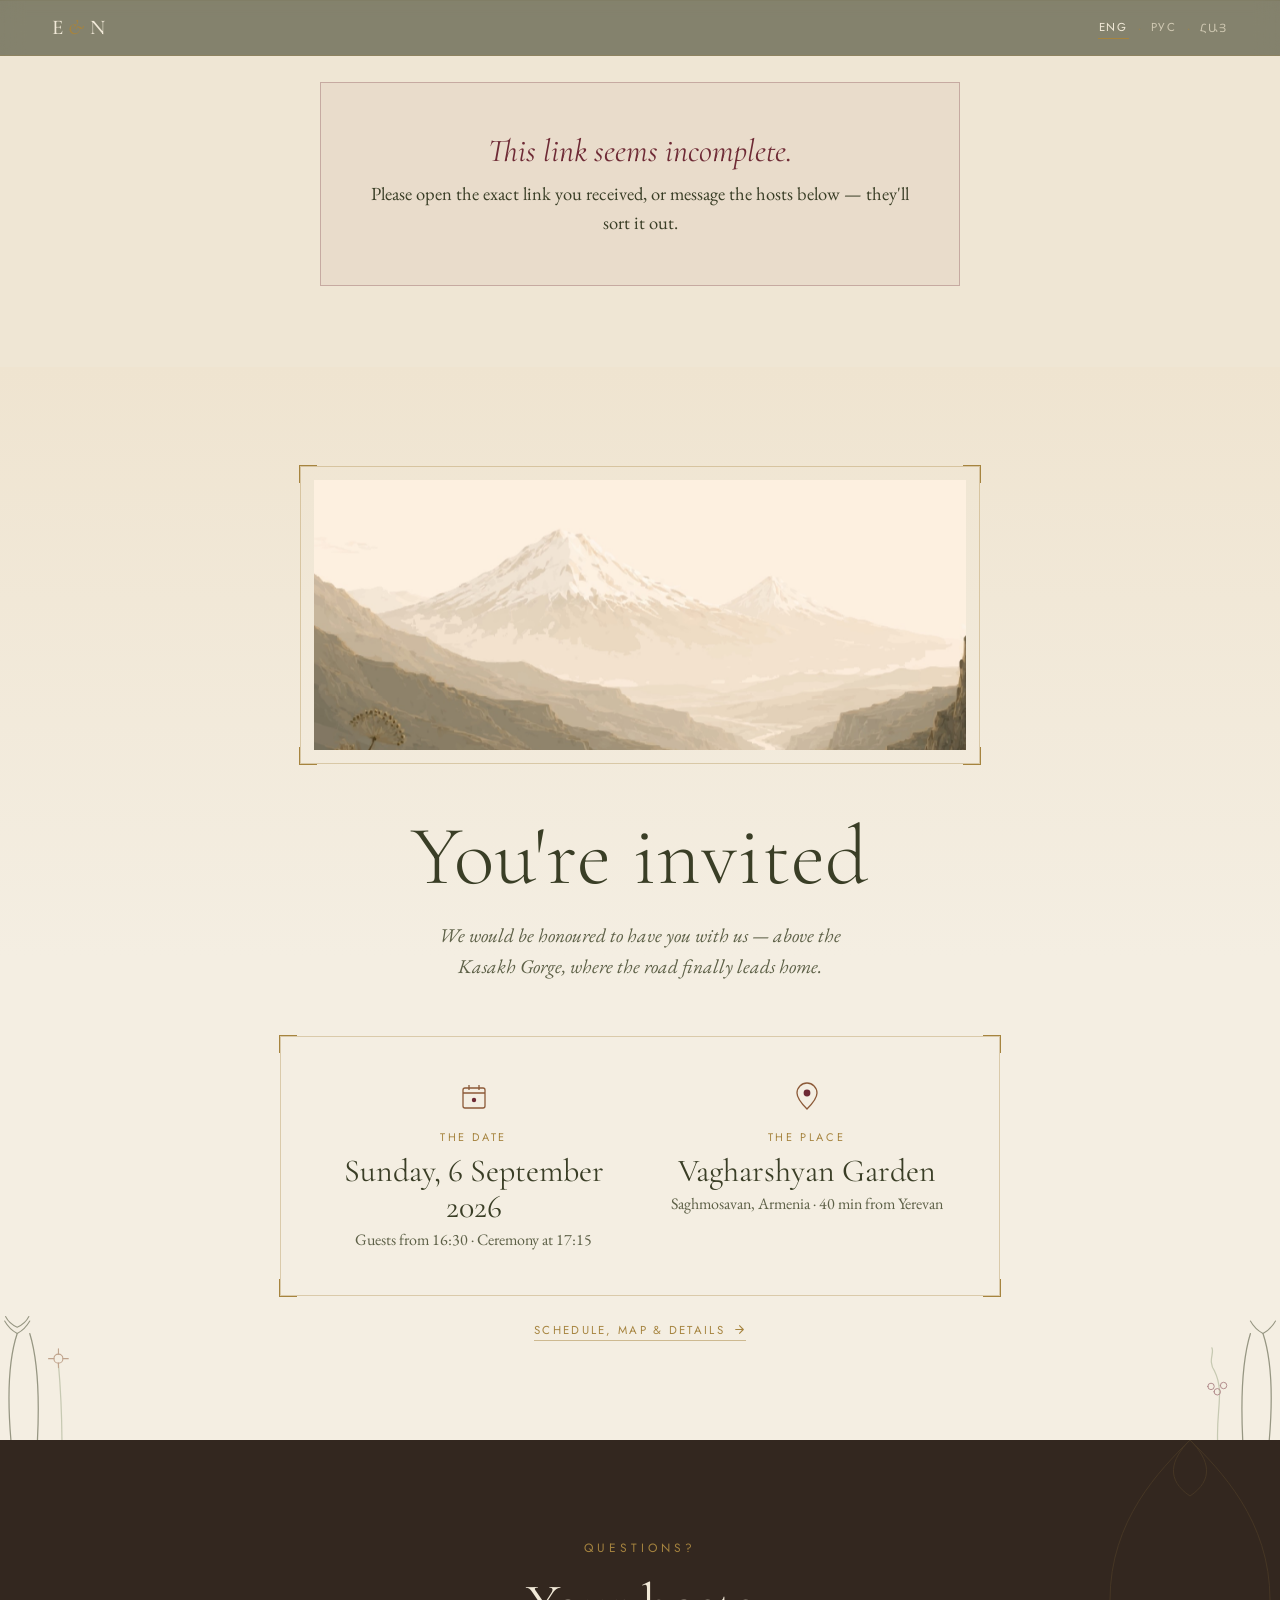
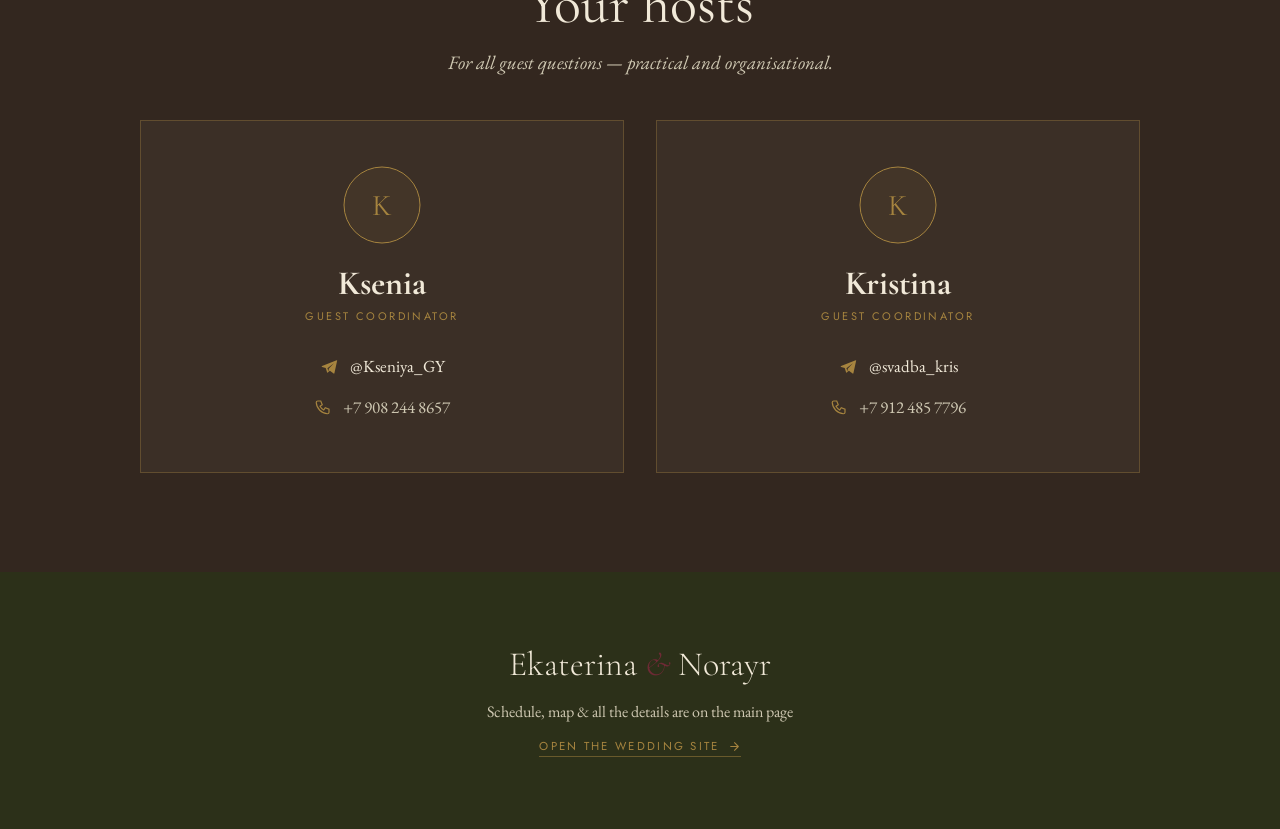
==== commit ceb97675: "Use Saghmosavank/Ararat illustration as hero + invite postcard - Main hero: the traced illustration " ====
--- a/site/invite/index.html
+++ b/site/invite/index.html
@@ -160,7 +160,18 @@
   </svg>
 
   <div style="position:relative;z-index:2;width:100%;max-width:820px;margin:0 auto;text-align:center">
-    <h1 data-i18n="inv.title" data-reveal style="margin:0;font-family:'Cormorant Garamond','Noto Serif Armenian',serif;font-weight:300;line-height:1;color:var(--ink);letter-spacing:.012em;font-size:clamp(40px,7.5vw,84px)">You're invited</h1>
+    <!-- postcard of the Kasakh gorge / Ararat illustration -->
+    <div data-reveal style="position:relative;padding:14px;max-width:680px;margin:0 auto clamp(34px,5.5vh,56px)">
+      <div style="position:absolute;inset:0;border:1px solid rgba(166,132,63,.34);pointer-events:none;z-index:3"></div>
+      <div style="position:absolute;top:-1px;left:-1px;width:18px;height:18px;border-top:1px solid var(--brass);border-left:1px solid var(--brass);z-index:3"></div>
+      <div style="position:absolute;top:-1px;right:-1px;width:18px;height:18px;border-top:1px solid var(--brass);border-right:1px solid var(--brass);z-index:3"></div>
+      <div style="position:absolute;bottom:-1px;left:-1px;width:18px;height:18px;border-bottom:1px solid var(--brass);border-left:1px solid var(--brass);z-index:3"></div>
+      <div style="position:absolute;bottom:-1px;right:-1px;width:18px;height:18px;border-bottom:1px solid var(--brass);border-right:1px solid var(--brass);z-index:3"></div>
+      <div style="overflow:hidden">
+        <img src="../img/hero-saghmosavank.jpg" alt="" loading="lazy" decoding="async" style="display:block;width:100%;height:clamp(210px,30vh,320px);object-fit:cover;object-position:50% 82%;animation:artIn 2.4s cubic-bezier(.22,.61,.36,1) both">
+      </div>
+    </div>
+    <h1 data-i18n="inv.title" data-reveal data-delay="60" style="margin:0;font-family:'Cormorant Garamond','Noto Serif Armenian',serif;font-weight:300;line-height:1;color:var(--ink);letter-spacing:.012em;font-size:clamp(40px,7.5vw,84px)">You're invited</h1>
     <p id="party-name" data-reveal data-delay="80" style="margin:20px 0 0;font-family:'Cormorant Garamond','Noto Serif Armenian',serif;font-style:italic;font-weight:400;font-size:clamp(24px,4vw,42px);color:var(--accent);letter-spacing:.03em"><span class="shimmer" aria-hidden="true"></span></p>
     <p data-i18n="inv.line" data-reveal data-delay="140" style="font-family:'EB Garamond','Noto Serif Armenian',serif;font-style:italic;font-size:clamp(16px,1.7vw,19.5px);color:var(--ink-soft);max-width:46ch;margin:22px auto 0;line-height:1.6">We would be honoured to have you with us — above the Kasakh Gorge, where the road finally leads home.</p>
 
--- a/site/css/styles.css
+++ b/site/css/styles.css
@@ -25,12 +25,25 @@
 
 /* ---- Keyframes ---- */
 @keyframes drawIn{to{stroke-dashoffset:0}}
+@keyframes artIn{from{opacity:0;transform:scale(1.05) translateY(10px)}to{opacity:1;transform:none}}
 @keyframes flicker{0%,100%{transform:scale(1);opacity:.95}20%{transform:scale(1.06,.94);opacity:1}40%{transform:scale(.96,1.06);opacity:.82}60%{transform:scale(1.04,.97);opacity:1}80%{transform:scale(.98,1.03);opacity:.9}}
 @keyframes twinkle{0%,100%{opacity:.1}50%{opacity:.8}}
 @keyframes floaty{0%,100%{transform:translateY(0)}50%{transform:translateY(-7px)}}
 @keyframes reveal{from{opacity:0;transform:translateY(32px)}to{opacity:1;transform:none}}
 @keyframes scrollcue{0%{transform:translateY(0);opacity:.6}55%{transform:translateY(9px);opacity:.12}100%{transform:translateY(0);opacity:.6}}
 @keyframes growLine{from{transform:scaleY(0)}to{transform:scaleY(1)}}
+
+/* ---- Hero illustration (Saghmosavank / Kasakh gorge) ----
+   The artwork fades in with a slow settle ("dawn reveal"); the brass
+   arch, names and candles animate on top of it. hero-blend melts the
+   gorge into the next section's linen. */
+.hero-art-wrap{position:absolute;inset:0;z-index:1;pointer-events:none;overflow:hidden}
+.hero-art{width:100%;height:100%;object-fit:cover;object-position:50% 100%;
+  animation:artIn 2.4s cubic-bezier(.22,.61,.36,1) both}
+.hero-blend{position:absolute;left:0;right:0;bottom:-1px;height:130px;z-index:2;pointer-events:none;
+  background:linear-gradient(180deg,rgba(239,230,212,0),#efe6d4)}
+/* On narrow screens the flanking candles collide with the countdown. */
+@media (max-width:640px){.hero-candle{display:none}}
 
 /* ---- Scroll reveals ----
    Elements stay hidden only when JS is present (html.js); without JS
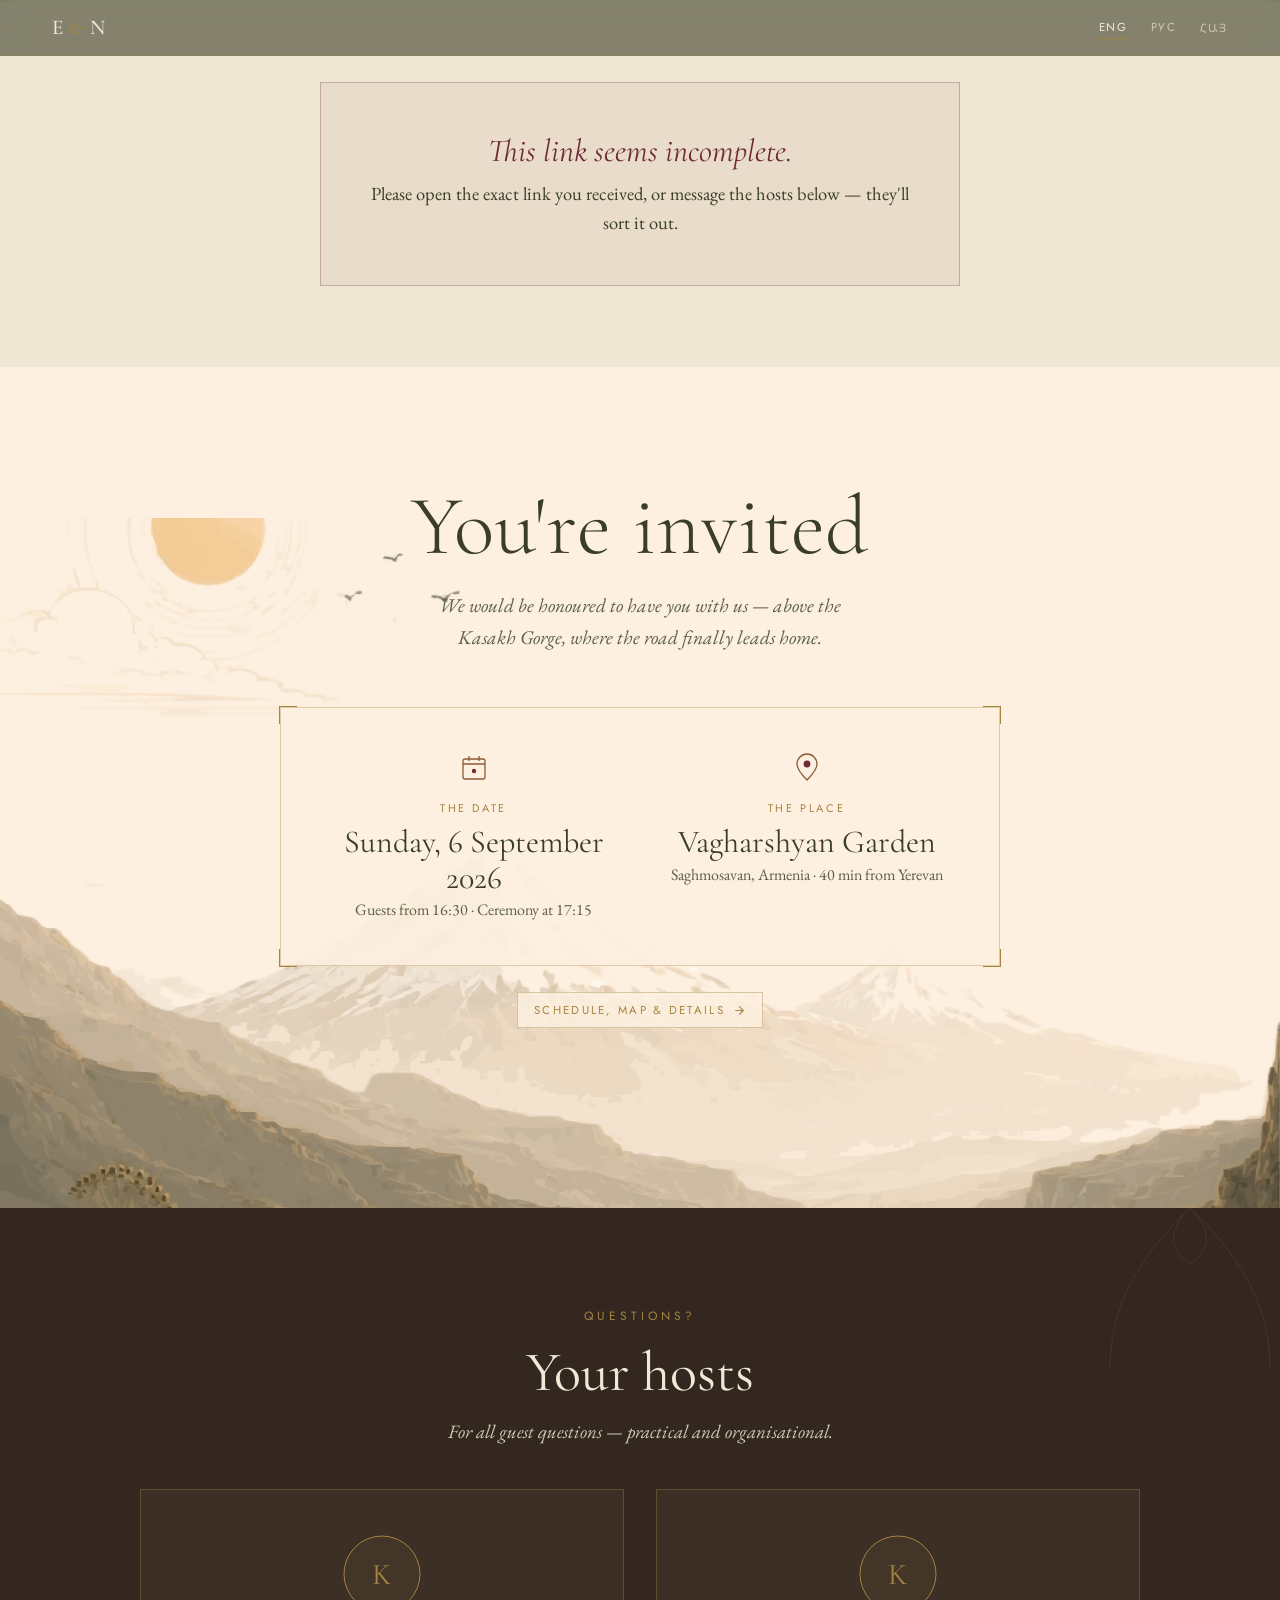
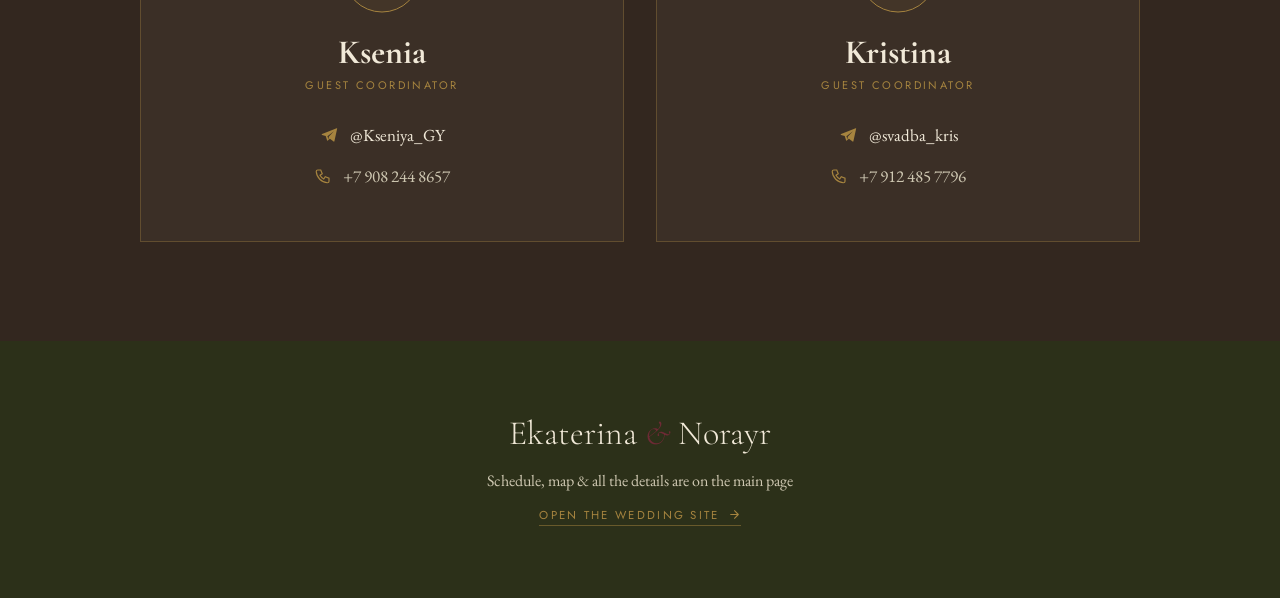
==== commit fedf0181: "Integrate illustration as true depth planes with parallax Replaces the flat hero image with the artw" ====
--- a/site/invite/index.html
+++ b/site/invite/index.html
@@ -144,39 +144,28 @@
 </section>
 
 <!-- ============ INVITATION · DATE & PLACE ============ -->
-<section id="sec-info" style="position:relative;padding:clamp(76px,11vh,128px) clamp(18px,6vw,72px);background:linear-gradient(180deg,var(--sky-top),var(--linen) 55%);overflow:hidden">
-  <!-- botanical corners -->
-  <svg aria-hidden="true" focusable="false" viewBox="0 0 200 240" style="position:absolute;left:-24px;bottom:-10px;width:clamp(110px,14vw,190px);opacity:.5;pointer-events:none" fill="none" stroke="var(--olive)" stroke-width="1.4" stroke-linecap="round">
-    <path d="M40,240 C34,180 36,140 46,110"/><path d="M68,240 C72,174 68,136 60,110"/>
-    <g stroke-width="1.2"><path d="M46,110 q-9,-5 -14,-14 M46,110 q9,-5 14,-14 M46,103 q-9,-4 -13,-12 M46,103 q9,-4 13,-12"/></g>
-    <path d="M96,240 C96,196 94,166 92,144" stroke="var(--sage)"/>
-    <g stroke="var(--cognac)" stroke-width="1.2"><circle cx="92" cy="138" r="5"/><path d="M92,133 v-6 M92,143 v5 M87,138 h-6 M97,138 h6"/></g>
-  </svg>
-  <svg aria-hidden="true" focusable="false" viewBox="0 0 200 240" style="position:absolute;right:-24px;bottom:-10px;width:clamp(110px,14vw,190px);opacity:.5;pointer-events:none;transform:scaleX(-1)" fill="none" stroke="var(--olive)" stroke-width="1.4" stroke-linecap="round">
-    <path d="M40,240 C34,180 36,140 46,110"/><path d="M68,240 C72,174 68,136 60,110"/>
-    <g stroke-width="1.2"><path d="M46,110 q-9,-5 -14,-14 M46,110 q9,-5 14,-14"/></g>
-    <path d="M96,240 C100,200 88,176 100,152 C108,140 100,132 103,126" stroke="var(--sage)"/>
-    <g stroke="var(--wine)" stroke-width="1.1"><circle cx="90" cy="168" r="3.6"/><circle cx="97" cy="175" r="3.6"/><circle cx="104" cy="169" r="3.6"/></g>
-  </svg>
+<section id="sec-info" style="position:relative;padding:clamp(90px,13vh,150px) clamp(18px,6vw,72px) clamp(150px,20vh,230px);background:#fdf0e0;overflow:hidden">
+  <!-- the illustration's depth planes back this whole section; parallax is
+       measured relative to the section's position (invite.js) -->
+  <div class="iscene" aria-hidden="true">
+    <div class="scene-layer" data-ipar="0.05">
+      <div class="scene-pos"><img class="img-sun" src="../img/layer-sun.png" alt="" loading="lazy" decoding="async"></div>
+    </div>
+    <div class="scene-layer" data-ipar="0.12">
+      <div class="scene-pos"><img class="img-full" src="../img/layer-ararat.png" alt="" loading="lazy" decoding="async"></div>
+    </div>
+    <div class="scene-layer" data-ipar="0.25">
+      <div class="scene-pos"><img class="img-full" src="../img/layer-gorge.png" alt="" loading="lazy" decoding="async"></div>
+    </div>
+  </div>
 
   <div style="position:relative;z-index:2;width:100%;max-width:820px;margin:0 auto;text-align:center">
-    <!-- postcard of the Kasakh gorge / Ararat illustration -->
-    <div data-reveal style="position:relative;padding:14px;max-width:680px;margin:0 auto clamp(34px,5.5vh,56px)">
-      <div style="position:absolute;inset:0;border:1px solid rgba(166,132,63,.34);pointer-events:none;z-index:3"></div>
-      <div style="position:absolute;top:-1px;left:-1px;width:18px;height:18px;border-top:1px solid var(--brass);border-left:1px solid var(--brass);z-index:3"></div>
-      <div style="position:absolute;top:-1px;right:-1px;width:18px;height:18px;border-top:1px solid var(--brass);border-right:1px solid var(--brass);z-index:3"></div>
-      <div style="position:absolute;bottom:-1px;left:-1px;width:18px;height:18px;border-bottom:1px solid var(--brass);border-left:1px solid var(--brass);z-index:3"></div>
-      <div style="position:absolute;bottom:-1px;right:-1px;width:18px;height:18px;border-bottom:1px solid var(--brass);border-right:1px solid var(--brass);z-index:3"></div>
-      <div style="overflow:hidden">
-        <img src="../img/hero-saghmosavank.jpg" alt="" loading="lazy" decoding="async" style="display:block;width:100%;height:clamp(210px,30vh,320px);object-fit:cover;object-position:50% 82%;animation:artIn 2.4s cubic-bezier(.22,.61,.36,1) both">
-      </div>
-    </div>
-    <h1 data-i18n="inv.title" data-reveal data-delay="60" style="margin:0;font-family:'Cormorant Garamond','Noto Serif Armenian',serif;font-weight:300;line-height:1;color:var(--ink);letter-spacing:.012em;font-size:clamp(40px,7.5vw,84px)">You're invited</h1>
+    <h1 data-i18n="inv.title" data-reveal style="margin:0;font-family:'Cormorant Garamond','Noto Serif Armenian',serif;font-weight:300;line-height:1;color:var(--ink);letter-spacing:.012em;font-size:clamp(40px,7.5vw,84px)">You're invited</h1>
     <p id="party-name" data-reveal data-delay="80" style="margin:20px 0 0;font-family:'Cormorant Garamond','Noto Serif Armenian',serif;font-style:italic;font-weight:400;font-size:clamp(24px,4vw,42px);color:var(--accent);letter-spacing:.03em"><span class="shimmer" aria-hidden="true"></span></p>
     <p data-i18n="inv.line" data-reveal data-delay="140" style="font-family:'EB Garamond','Noto Serif Armenian',serif;font-style:italic;font-size:clamp(16px,1.7vw,19.5px);color:var(--ink-soft);max-width:46ch;margin:22px auto 0;line-height:1.6">We would be honoured to have you with us — above the Kasakh Gorge, where the road finally leads home.</p>
 
     <!-- date & place highlight -->
-    <div data-reveal data-delay="200" style="position:relative;margin:clamp(36px,6vh,56px) auto 0;max-width:720px;padding:clamp(28px,4.5vw,46px) clamp(20px,4vw,40px)">
+    <div data-reveal data-delay="200" style="position:relative;margin:clamp(36px,6vh,56px) auto 0;max-width:720px;padding:clamp(28px,4.5vw,46px) clamp(20px,4vw,40px);background:rgba(253,240,224,.86);backdrop-filter:blur(2px);-webkit-backdrop-filter:blur(2px)">
       <div style="position:absolute;inset:0;border:1px solid rgba(166,132,63,.34);pointer-events:none"></div>
       <div style="position:absolute;top:-1px;left:-1px;width:18px;height:18px;border-top:1px solid var(--brass);border-left:1px solid var(--brass)"></div>
       <div style="position:absolute;top:-1px;right:-1px;width:18px;height:18px;border-top:1px solid var(--brass);border-right:1px solid var(--brass)"></div>
@@ -198,7 +187,7 @@
       </div>
     </div>
 
-    <a href="../" data-reveal data-delay="260" class="hover-brass" style="display:inline-flex;align-items:center;gap:8px;margin-top:26px;font-family:'Jost','Noto Sans Armenian',sans-serif;font-size:11.5px;letter-spacing:.2em;text-transform:uppercase;color:var(--brass);text-decoration:none;border-bottom:1px solid rgba(166,132,63,.5);padding-bottom:2px"><span data-i18n="inv.detailsCta">Schedule, map &amp; details</span><svg aria-hidden="true" focusable="false" width="13" height="13" viewBox="0 0 24 24" fill="none" stroke="currentColor" stroke-width="2" stroke-linecap="round" stroke-linejoin="round"><path d="M5 12 h13 M12 5 l7 7 -7 7"/></svg></a>
+    <a href="../" data-reveal data-delay="260" class="hover-brass" style="display:inline-flex;align-items:center;gap:8px;margin-top:26px;font-family:'Jost','Noto Sans Armenian',sans-serif;font-size:11.5px;letter-spacing:.2em;text-transform:uppercase;color:var(--brass);text-decoration:none;border:1px solid rgba(166,132,63,.4);padding:9px 16px;background:rgba(253,240,224,.85)"><span data-i18n="inv.detailsCta">Schedule, map &amp; details</span><svg aria-hidden="true" focusable="false" width="13" height="13" viewBox="0 0 24 24" fill="none" stroke="currentColor" stroke-width="2" stroke-linecap="round" stroke-linejoin="round"><path d="M5 12 h13 M12 5 l7 7 -7 7"/></svg></a>
   </div>
 </section>
 
--- a/site/css/styles.css
+++ b/site/css/styles.css
@@ -33,17 +33,29 @@
 @keyframes scrollcue{0%{transform:translateY(0);opacity:.6}55%{transform:translateY(9px);opacity:.12}100%{transform:translateY(0);opacity:.6}}
 @keyframes growLine{from{transform:scaleY(0)}to{transform:scaleY(1)}}
 
-/* ---- Hero illustration (Saghmosavank / Kasakh gorge) ----
-   The artwork fades in with a slow settle ("dawn reveal"); the brass
-   arch, names and candles animate on top of it. hero-blend melts the
-   gorge into the next section's linen. */
-.hero-art-wrap{position:absolute;inset:0;z-index:1;pointer-events:none;overflow:hidden}
-.hero-art{width:100%;height:100%;object-fit:cover;object-position:50% 100%;
-  animation:artIn 2.4s cubic-bezier(.22,.61,.36,1) both}
+/* ---- Layered illustration scene (Kasakh gorge / Ararat) ----
+   The artwork is cut into depth planes (sun+clouds+birds / massif /
+   gorge). All plates live on one bottom-anchored 3:2 canvas so they stay
+   registered; each plane parallaxes at its own speed and fades in with a
+   slow "dawn" settle. hero-blend melts the gorge into the next section. */
+.scene{position:absolute;inset:0;z-index:1;pointer-events:none;overflow:hidden;background:#fdf0e0}
+.scene-layer{position:absolute;inset:0}
+.scene-pos{position:absolute;bottom:0;left:50%;transform:translateX(-50%);
+  width:max(100%,150vh);aspect-ratio:1536/1024}
+.scene-pos>img{position:absolute;display:block;
+  animation:artIn 2s cubic-bezier(.22,.61,.36,1) both}
+.img-full{inset:0;width:100%;height:100%}
+.img-sun{left:0;top:0;width:36.59%;height:auto}
 .hero-blend{position:absolute;left:0;right:0;bottom:-1px;height:130px;z-index:2;pointer-events:none;
   background:linear-gradient(180deg,rgba(239,230,212,0),#efe6d4)}
 /* On narrow screens the flanking candles collide with the countdown. */
 @media (max-width:640px){.hero-candle{display:none}}
+
+/* Invite page: the same planes back the "You're invited" section, with
+   parallax measured relative to the section (see invite.js). The scene
+   bleeds beyond the section so offsets never expose an edge. */
+.iscene{position:absolute;left:0;right:0;top:-180px;bottom:-180px;pointer-events:none}
+.iscene .scene-pos{width:max(100%,1240px)}
 
 /* ---- Scroll reveals ----
    Elements stay hidden only when JS is present (html.js); without JS
@@ -72,5 +84,5 @@
     transition-duration:.001ms !important;
   }
   .js [data-reveal]{opacity:1}
-  [data-parallax]{transform:none !important}
+  [data-parallax],[data-ipar]{transform:none !important}
 }
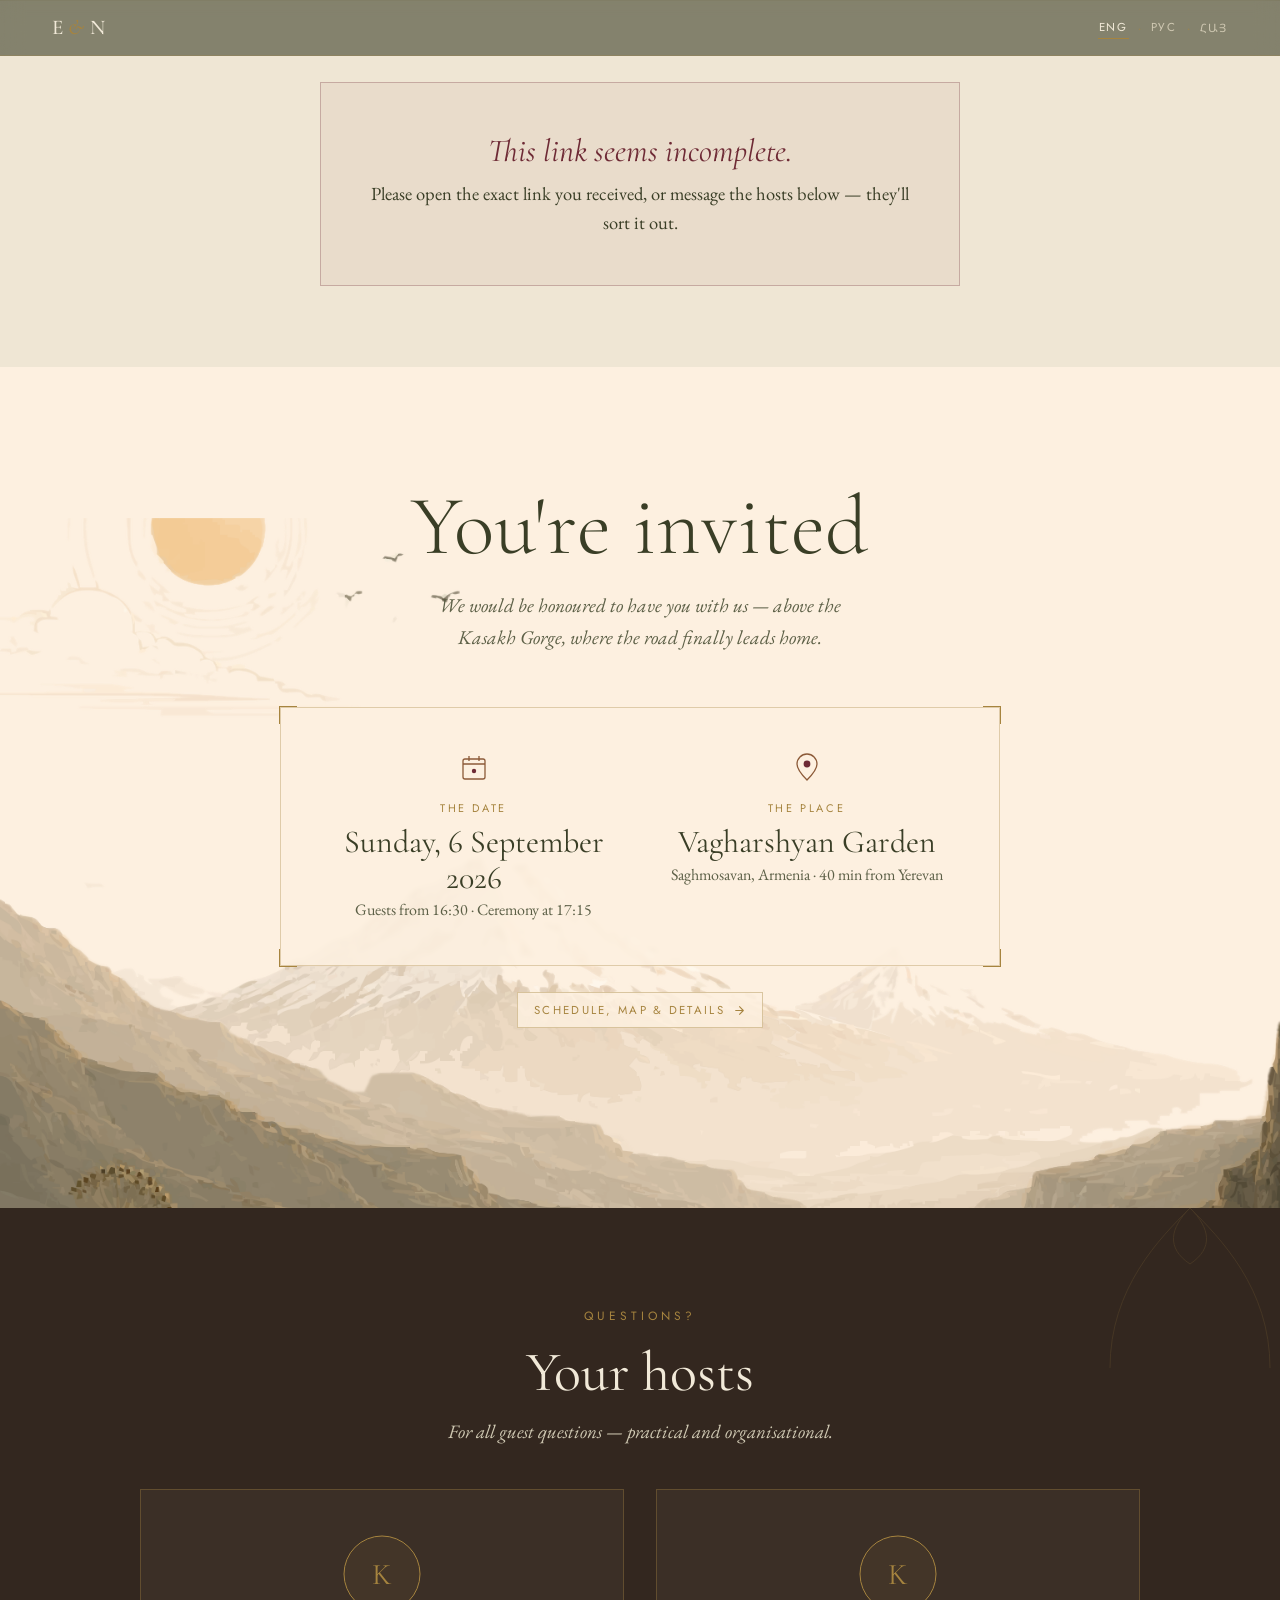
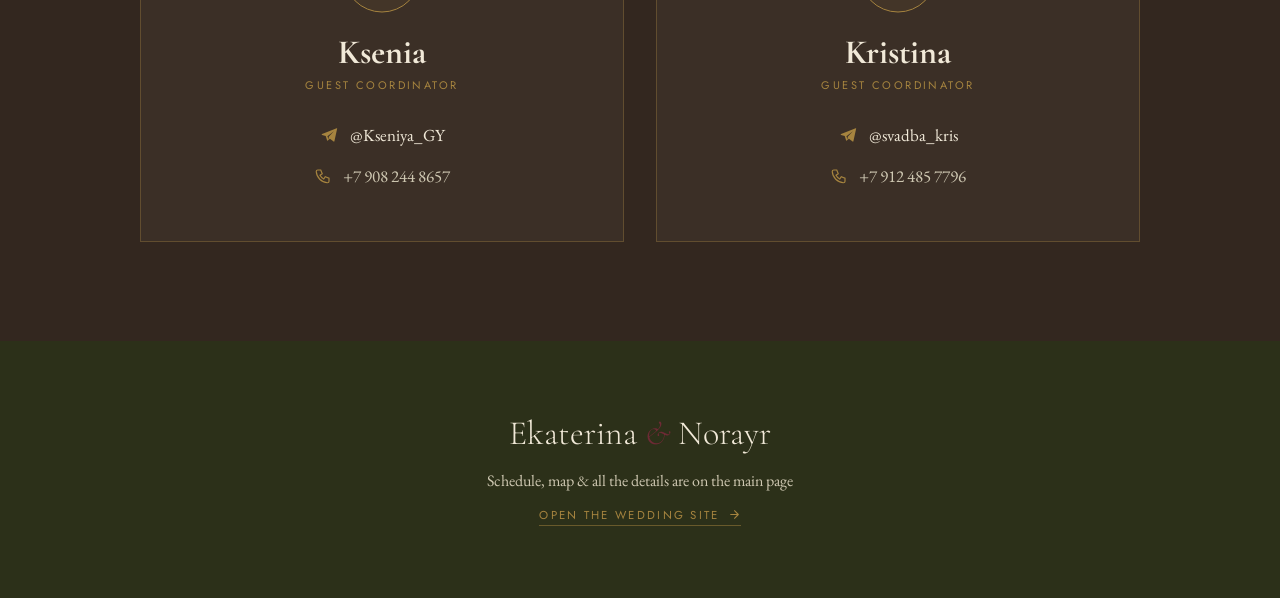
==== commit b8ad0589: "Remove hero candles Drop the two flanking candle SVGs, their flicker keyframe and the mobile hide ru" ====
--- a/site/invite/index.html
+++ b/site/invite/index.html
@@ -27,7 +27,7 @@
 <link rel="preconnect" href="https://fonts.googleapis.com">
 <link rel="preconnect" href="https://fonts.gstatic.com" crossorigin>
 <link href="https://fonts.googleapis.com/css2?family=Cormorant+Garamond:ital,wght@0,300;0,400;0,500;0,600;1,300;1,400;1,500&family=EB+Garamond:ital,wght@0,400;0,500;1,400&family=Jost:wght@300;400;500&family=Noto+Serif+Armenian:wght@300;400;500;600&family=Noto+Sans+Armenian:wght@300;400;500&display=swap" rel="stylesheet">
-<link rel="stylesheet" href="../css/styles.css">
+<link rel="stylesheet" href="../css/styles.css?v=20260708b">
 <style>
 /* ---- invite-page-specific interactive styles ---- */
 [hidden]{display:none !important}
@@ -76,7 +76,7 @@
   letter-spacing:.2em;text-transform:uppercase;transition:background .3s ease,border-color .3s ease}
 .unmute:hover{background:rgba(32,36,15,.92);border-color:var(--brass)}
 </style>
-<script src="invite.js" defer></script>
+<script src="invite.js?v=20260708b" defer></script>
 </head>
 <body>
 <a class="skip-link" href="#main">Skip to content</a>
--- a/site/css/styles.css
+++ b/site/css/styles.css
@@ -26,7 +26,6 @@
 /* ---- Keyframes ---- */
 @keyframes drawIn{to{stroke-dashoffset:0}}
 @keyframes artIn{from{opacity:0;transform:scale(1.05) translateY(10px)}to{opacity:1;transform:none}}
-@keyframes flicker{0%,100%{transform:scale(1);opacity:.95}20%{transform:scale(1.06,.94);opacity:1}40%{transform:scale(.96,1.06);opacity:.82}60%{transform:scale(1.04,.97);opacity:1}80%{transform:scale(.98,1.03);opacity:.9}}
 @keyframes twinkle{0%,100%{opacity:.1}50%{opacity:.8}}
 @keyframes floaty{0%,100%{transform:translateY(0)}50%{transform:translateY(-7px)}}
 @keyframes reveal{from{opacity:0;transform:translateY(32px)}to{opacity:1;transform:none}}
@@ -48,8 +47,6 @@
 .img-sun{left:0;top:0;width:36.59%;height:auto}
 .hero-blend{position:absolute;left:0;right:0;bottom:-1px;height:130px;z-index:2;pointer-events:none;
   background:linear-gradient(180deg,rgba(239,230,212,0),#efe6d4)}
-/* On narrow screens the flanking candles collide with the countdown. */
-@media (max-width:640px){.hero-candle{display:none}}
 
 /* Invite page: the same planes back the "You're invited" section, with
    parallax measured relative to the section (see invite.js). The scene
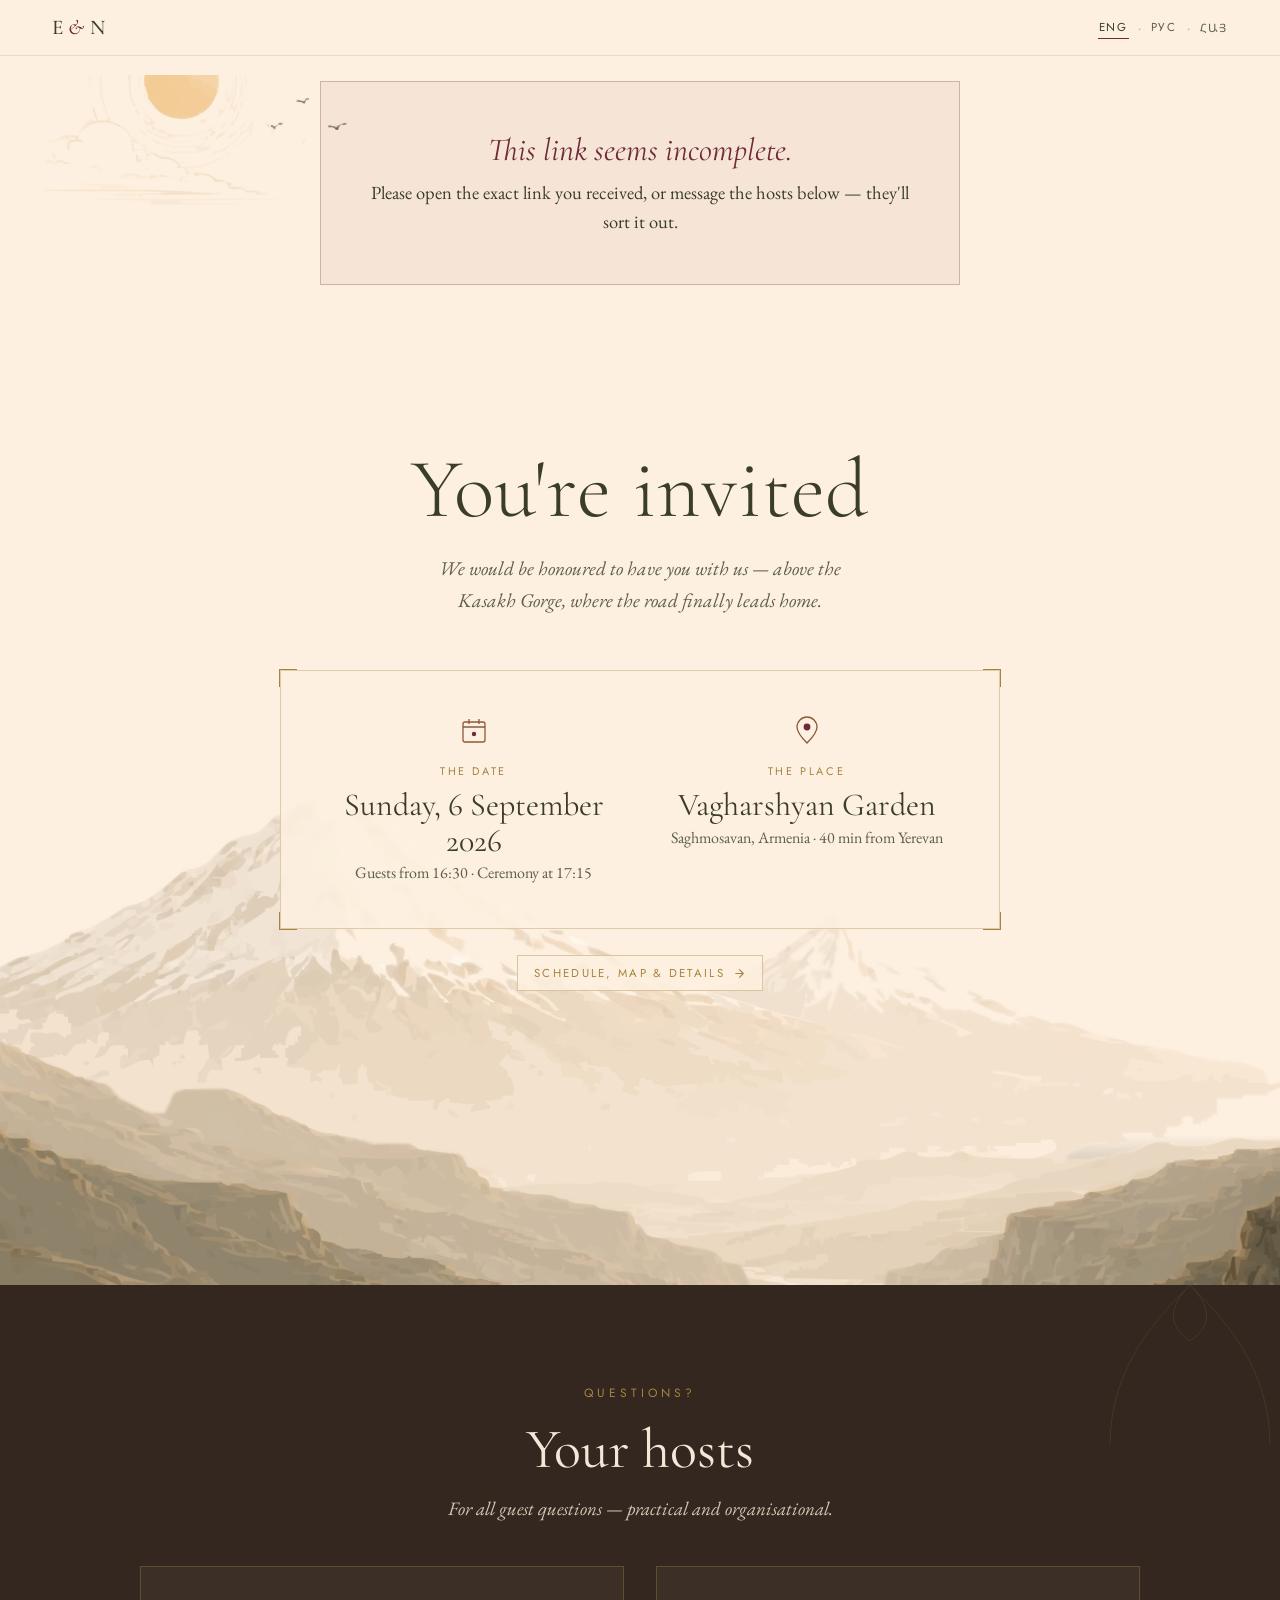
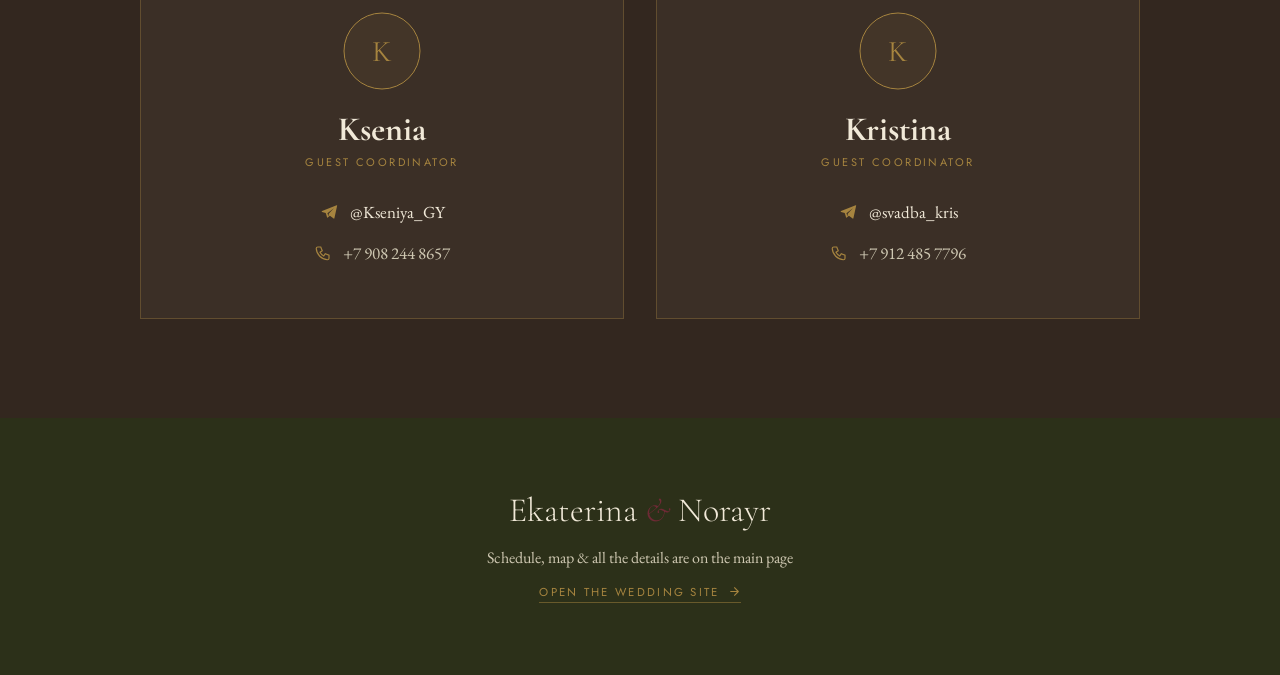
==== commit 0fecdeea: "Zoom scene onto the landscape; rebuild invite as one continuous world Scene recomposition (both page" ====
--- a/site/invite/index.html
+++ b/site/invite/index.html
@@ -27,7 +27,7 @@
 <link rel="preconnect" href="https://fonts.googleapis.com">
 <link rel="preconnect" href="https://fonts.gstatic.com" crossorigin>
 <link href="https://fonts.googleapis.com/css2?family=Cormorant+Garamond:ital,wght@0,300;0,400;0,500;0,600;1,300;1,400;1,500&family=EB+Garamond:ital,wght@0,400;0,500;1,400&family=Jost:wght@300;400;500&family=Noto+Serif+Armenian:wght@300;400;500;600&family=Noto+Sans+Armenian:wght@300;400;500&display=swap" rel="stylesheet">
-<link rel="stylesheet" href="../css/styles.css?v=20260708b">
+<link rel="stylesheet" href="../css/styles.css?v=20260708c">
 <style>
 /* ---- invite-page-specific interactive styles ---- */
 [hidden]{display:none !important}
@@ -76,39 +76,43 @@
   letter-spacing:.2em;text-transform:uppercase;transition:background .3s ease,border-color .3s ease}
 .unmute:hover{background:rgba(32,36,15,.92);border-color:var(--brass)}
 </style>
-<script src="invite.js?v=20260708b" defer></script>
+<script src="invite.js?v=20260708c" defer></script>
 </head>
 <body>
 <a class="skip-link" href="#main">Skip to content</a>
 <div id="top" style="--linen:#f4eee2;--linen2:#efe6d4;--stone:#e7dbc4;--sand:#dbcdb0;--olive:#3b4025;--olive-deep:#2c3019;--ink:#3a3e26;--ink-soft:#5d6047;--sage:#9aa583;--sage-soft:#bcc3aa;--cognac:#8c5a38;--leather:#33271f;--brass:#a6843f;--wine:#6e2a35;--accent:#6e2a35;--cream:#f1e9d8;--cream-soft:#cfc8b2;--sky-top:#efe4d0;--sky-bot:#f4eee2;--glow:0.55;position:relative;width:100%;min-height:100vh;background:var(--linen);font-family:'EB Garamond','Noto Serif Armenian',serif;color:var(--ink)">
 
 <!-- ============ NAV ============ -->
-<nav aria-label="Primary" style="position:fixed;top:0;left:0;right:0;z-index:60;display:flex;align-items:center;justify-content:space-between;padding:15px clamp(18px,5vw,52px);backdrop-filter:blur(11px);-webkit-backdrop-filter:blur(11px);background:rgba(44,48,25,.55);border-bottom:1px solid rgba(166,132,63,.25)">
-  <a href="../" aria-label="Ekaterina & Norayr — wedding site" style="font-family:'Cormorant Garamond',serif;font-weight:500;font-size:21px;letter-spacing:.12em;color:var(--cream);text-decoration:none">E<span style="color:var(--brass);font-style:italic;margin:0 .14em">&amp;</span>N</a>
+<nav aria-label="Primary" style="position:fixed;top:0;left:0;right:0;z-index:60;display:flex;align-items:center;justify-content:space-between;padding:15px clamp(18px,5vw,52px);backdrop-filter:blur(11px);-webkit-backdrop-filter:blur(11px);background:rgba(253,240,224,.72);border-bottom:1px solid rgba(166,132,63,.2)">
+  <a href="../" aria-label="Ekaterina & Norayr — wedding site" style="font-family:'Cormorant Garamond',serif;font-weight:500;font-size:21px;letter-spacing:.12em;color:var(--ink);text-decoration:none">E<span style="color:var(--accent);font-style:italic;margin:0 .14em">&amp;</span>N</a>
   <div role="group" aria-label="Language" style="display:flex;align-items:center;gap:9px">
-    <button class="lang-btn" data-lang="en" lang="en" aria-pressed="true" style="background:none;border:none;border-bottom:1px solid var(--brass);cursor:pointer;font-family:'Jost','Noto Sans Armenian',sans-serif;font-size:11.5px;letter-spacing:.14em;color:var(--cream);padding:3px 1px">ENG</button>
+    <button class="lang-btn" data-lang="en" lang="en" aria-pressed="true" style="background:none;border:none;border-bottom:1px solid var(--accent);cursor:pointer;font-family:'Jost','Noto Sans Armenian',sans-serif;font-size:11.5px;letter-spacing:.14em;color:var(--ink);padding:3px 1px">ENG</button>
     <span aria-hidden="true" style="color:var(--brass);opacity:.5">·</span>
-    <button class="lang-btn" data-lang="ru" lang="ru" aria-pressed="false" style="background:none;border:none;border-bottom:1px solid transparent;cursor:pointer;font-family:'Jost','Noto Sans Armenian',sans-serif;font-size:11.5px;letter-spacing:.14em;color:var(--cream-soft);padding:3px 1px">РУС</button>
+    <button class="lang-btn" data-lang="ru" lang="ru" aria-pressed="false" style="background:none;border:none;border-bottom:1px solid transparent;cursor:pointer;font-family:'Jost','Noto Sans Armenian',sans-serif;font-size:11.5px;letter-spacing:.14em;color:var(--ink-soft);padding:3px 1px">РУС</button>
     <span aria-hidden="true" style="color:var(--brass);opacity:.5">·</span>
-    <button class="lang-btn" data-lang="hy" lang="hy" aria-pressed="false" style="background:none;border:none;border-bottom:1px solid transparent;cursor:pointer;font-family:'Noto Sans Armenian',sans-serif;font-size:11.5px;letter-spacing:.1em;color:var(--cream-soft);padding:3px 1px">ՀԱՅ</button>
+    <button class="lang-btn" data-lang="hy" lang="hy" aria-pressed="false" style="background:none;border:none;border-bottom:1px solid transparent;cursor:pointer;font-family:'Noto Sans Armenian',sans-serif;font-size:11.5px;letter-spacing:.1em;color:var(--ink-soft);padding:3px 1px">ՀԱՅ</button>
   </div>
 </nav>
 <main id="main">
 
-<!-- ============ VIDEO (page opens with it) ============ -->
-<section id="sec-video" style="position:relative;padding:calc(62px + clamp(24px,5vh,48px)) clamp(18px,5vw,52px) clamp(48px,7vh,72px);background:linear-gradient(180deg,#20240f,var(--olive-deep));overflow:hidden">
-  <!-- faint stars -->
-  <div aria-hidden="true" style="position:absolute;inset:0;pointer-events:none">
-    <svg aria-hidden="true" focusable="false" width="100%" height="100%" preserveAspectRatio="none" style="position:absolute;inset:0">
-      <g fill="var(--cream)">
-        <circle cx="10%" cy="18%" r="1.3" style="animation:twinkle 4.4s ease-in-out infinite"/>
-        <circle cx="22%" cy="9%" r="1" style="animation:twinkle 5s ease-in-out infinite .7s"/>
-        <circle cx="78%" cy="12%" r="1.2" style="animation:twinkle 3.8s ease-in-out infinite .3s"/>
-        <circle cx="90%" cy="22%" r="1" style="animation:twinkle 4.7s ease-in-out infinite 1.1s"/>
-        <circle cx="55%" cy="7%" r="1.1" style="animation:twinkle 4.1s ease-in-out infinite 1.5s"/>
-      </g>
-    </svg>
-  </div>
+<!-- ============ ONE CONTINUOUS WORLD: sky → landscape → dusk ============
+     The illustration's depth planes span video → invitation → RSVP as a
+     single composition; content floats over it. -->
+<div class="world">
+  <div class="world-scene" aria-hidden="true">
+    <div class="scene-layer" data-ipar="0.05">
+      <div class="sun-frame"><img src="../img/layer-sun.png" alt="" loading="lazy" decoding="async"></div>
+    </div>
+    <div class="scene-layer" data-ipar="0.12">
+      <div class="scene-pos"><img class="img-full" src="../img/layer-ararat.png" alt="" loading="lazy" decoding="async"></div>
+    </div>
+    <div class="scene-layer" data-ipar="0.25">
+      <div class="scene-pos"><img class="img-full" src="../img/layer-gorge.png" alt="" loading="lazy" decoding="async"></div>
+    </div>
+  </div>
+
+<!-- ============ VIDEO (floating in the sky) ============ -->
+<section id="sec-video" style="position:relative;padding:calc(62px + clamp(24px,5vh,48px)) clamp(18px,5vw,52px) clamp(40px,6vh,64px)">
   <div style="position:relative;z-index:2;width:100%;max-width:980px;margin:0 auto">
     <p data-i18n="inv.eyebrow" style="text-align:center;font-family:'Jost','Noto Sans Armenian',sans-serif;font-size:12px;letter-spacing:.36em;text-transform:uppercase;color:var(--brass);margin:0 0 22px;animation:reveal 1s ease .1s both">Together with our families</p>
     <div id="vid-frame" style="position:relative;padding:14px;animation:reveal 1.1s ease .25s both">
@@ -135,7 +139,7 @@
 </section>
 
 <!-- ============ BAD LINK / ERROR ============ -->
-<section id="sec-error" hidden style="position:relative;padding:clamp(60px,9vh,110px) clamp(18px,6vw,72px);background:var(--linen2);border-top:1px solid rgba(166,132,63,.18)">
+<section id="sec-error" hidden style="position:relative;z-index:2;padding:clamp(60px,9vh,110px) clamp(18px,6vw,72px)">
   <div style="width:100%;max-width:640px;margin:0 auto;text-align:center;border:1px solid rgba(110,42,53,.28);background:rgba(110,42,53,.05);padding:clamp(30px,5vw,48px)">
     <h2 id="err-title" data-i18n="inv.badLink" style="margin:0 0 10px;font-family:'Cormorant Garamond','Noto Serif Armenian',serif;font-style:italic;font-weight:400;font-size:clamp(24px,3vw,32px);color:var(--wine)">This link seems incomplete.</h2>
     <p id="err-sub" data-i18n="inv.badLinkSub" style="margin:0;font-family:'EB Garamond','Noto Serif Armenian',serif;font-size:clamp(16px,1.7vw,18.5px);color:var(--ink);line-height:1.55">Please open the exact link you received, or message the hosts below — they'll sort it out.</p>
@@ -144,21 +148,7 @@
 </section>
 
 <!-- ============ INVITATION · DATE & PLACE ============ -->
-<section id="sec-info" style="position:relative;padding:clamp(90px,13vh,150px) clamp(18px,6vw,72px) clamp(150px,20vh,230px);background:#fdf0e0;overflow:hidden">
-  <!-- the illustration's depth planes back this whole section; parallax is
-       measured relative to the section's position (invite.js) -->
-  <div class="iscene" aria-hidden="true">
-    <div class="scene-layer" data-ipar="0.05">
-      <div class="scene-pos"><img class="img-sun" src="../img/layer-sun.png" alt="" loading="lazy" decoding="async"></div>
-    </div>
-    <div class="scene-layer" data-ipar="0.12">
-      <div class="scene-pos"><img class="img-full" src="../img/layer-ararat.png" alt="" loading="lazy" decoding="async"></div>
-    </div>
-    <div class="scene-layer" data-ipar="0.25">
-      <div class="scene-pos"><img class="img-full" src="../img/layer-gorge.png" alt="" loading="lazy" decoding="async"></div>
-    </div>
-  </div>
-
+<section id="sec-info" style="position:relative;padding:clamp(60px,9vh,110px) clamp(18px,6vw,72px) clamp(120px,16vh,190px)">
   <div style="position:relative;z-index:2;width:100%;max-width:820px;margin:0 auto;text-align:center">
     <h1 data-i18n="inv.title" data-reveal style="margin:0;font-family:'Cormorant Garamond','Noto Serif Armenian',serif;font-weight:300;line-height:1;color:var(--ink);letter-spacing:.012em;font-size:clamp(40px,7.5vw,84px)">You're invited</h1>
     <p id="party-name" data-reveal data-delay="80" style="margin:20px 0 0;font-family:'Cormorant Garamond','Noto Serif Armenian',serif;font-style:italic;font-weight:400;font-size:clamp(24px,4vw,42px);color:var(--accent);letter-spacing:.03em"><span class="shimmer" aria-hidden="true"></span></p>
@@ -192,8 +182,8 @@
 </section>
 
 <!-- ============ RSVP ============ -->
-<section id="sec-rsvp" style="position:relative;padding:clamp(76px,11vh,128px) clamp(18px,6vw,72px);background:var(--linen2);border-top:1px solid rgba(166,132,63,.18)">
-  <div style="width:100%;max-width:640px;margin:0 auto">
+<section id="sec-rsvp" style="position:relative;z-index:2;padding:clamp(30px,5vh,60px) clamp(18px,6vw,72px) clamp(90px,12vh,140px)">
+  <div class="veil-card" style="width:100%;max-width:640px;margin:0 auto">
     <div data-reveal style="text-align:center;margin-bottom:clamp(32px,4.5vh,46px)">
       <p data-i18n="inv.rsvpEyebrow" style="font-family:'Jost','Noto Sans Armenian',sans-serif;font-size:12px;letter-spacing:.34em;text-transform:uppercase;color:var(--brass);margin:0 0 18px">Kindly reply</p>
       <h2 data-i18n="inv.rsvpTitle" style="margin:0 0 14px;font-family:'Cormorant Garamond','Noto Serif Armenian',serif;font-weight:400;font-size:clamp(32px,4.6vw,56px);line-height:1.06;color:var(--ink)">Will you join us?</h2>
@@ -233,6 +223,9 @@
 </section>
 
 <!-- ============ CONTACTS ============ -->
+<div class="dusk" aria-hidden="true"></div>
+</div><!-- /.world -->
+
 <section id="contacts" style="position:relative;padding:clamp(76px,11vh,128px) clamp(18px,6vw,72px);background:var(--leather);overflow:hidden">
   <div aria-hidden="true" style="position:absolute;top:-40px;right:-30px;opacity:.16;pointer-events:none"><svg aria-hidden="true" focusable="false" width="240" height="240" viewBox="0 0 240 240" fill="none" stroke="var(--brass)" stroke-width="1"><path d="M40 200 C40 120 90 70 120 40 C150 70 200 120 200 200"/><path d="M120 40 C100 60 96 80 120 96 C144 80 140 60 120 40"/></svg></div>
   <div style="position:relative;z-index:2;width:100%;max-width:1000px;margin:0 auto">
--- a/site/css/styles.css
+++ b/site/css/styles.css
@@ -34,25 +34,36 @@
 
 /* ---- Layered illustration scene (Kasakh gorge / Ararat) ----
    The artwork is cut into depth planes (sun+clouds+birds / massif /
-   gorge). All plates live on one bottom-anchored 3:2 canvas so they stay
-   registered; each plane parallaxes at its own speed and fades in with a
-   slow "dawn" settle. hero-blend melts the gorge into the next section. */
+   gorge). The massif+gorge plates share one bottom-anchored 3:2 canvas,
+   ZOOMED and anchored to the RIGHT so the gorge, cliff (and what exists
+   of the church at the artwork's edge) fill the frame instead of empty
+   sky. The sun sprite is decoupled and composed in viewport coordinates
+   so it always stays in view. Each plane parallaxes at its own speed. */
 .scene{position:absolute;inset:0;z-index:1;pointer-events:none;overflow:hidden;background:#fdf0e0}
 .scene-layer{position:absolute;inset:0}
-.scene-pos{position:absolute;bottom:0;left:50%;transform:translateX(-50%);
-  width:max(100%,150vh);aspect-ratio:1536/1024}
-.scene-pos>img{position:absolute;display:block;
+.scene-pos{position:absolute;bottom:0;right:-3%;
+  width:max(126%,170vh);aspect-ratio:1536/1024}
+.scene-pos>img,.sun-frame>img{display:block;
   animation:artIn 2s cubic-bezier(.22,.61,.36,1) both}
+.scene-pos>img{position:absolute}
 .img-full{inset:0;width:100%;height:100%}
-.img-sun{left:0;top:0;width:36.59%;height:auto}
+.sun-frame{position:absolute;inset:0}
+.sun-frame>img{position:absolute;left:clamp(10px,3.5vw,60px);top:clamp(72px,10vh,132px);
+  width:clamp(180px,24vw,330px);height:auto}
 .hero-blend{position:absolute;left:0;right:0;bottom:-1px;height:130px;z-index:2;pointer-events:none;
   background:linear-gradient(180deg,rgba(239,230,212,0),#efe6d4)}
+/* soft cushion so hero text stays legible over the busier crop */
+header h1,header h1 span,header p{text-shadow:0 0 18px rgba(253,240,224,.7)}
 
-/* Invite page: the same planes back the "You're invited" section, with
-   parallax measured relative to the section (see invite.js). The scene
-   bleeds beyond the section so offsets never expose an edge. */
-.iscene{position:absolute;left:0;right:0;top:-180px;bottom:-180px;pointer-events:none}
-.iscene .scene-pos{width:max(100%,1240px)}
+/* ---- Invite page: one continuous world ----
+   A single scene spans video → details → RSVP; sections float over it.
+   Parallax is measured relative to the details section (invite.js), so
+   the plates sit composed exactly where guests read. */
+.world{position:relative;background:#fdf0e0;overflow:hidden}
+.world-scene{position:absolute;left:0;right:0;top:0;bottom:-170px;pointer-events:none}
+.world .dusk{height:150px;background:linear-gradient(180deg,rgba(51,39,31,0),#33271f)}
+.veil-card{background:rgba(253,240,224,.9);backdrop-filter:blur(3px);-webkit-backdrop-filter:blur(3px);
+  border:1px solid rgba(166,132,63,.35);padding:clamp(24px,4vw,44px)}
 
 /* ---- Scroll reveals ----
    Elements stay hidden only when JS is present (html.js); without JS
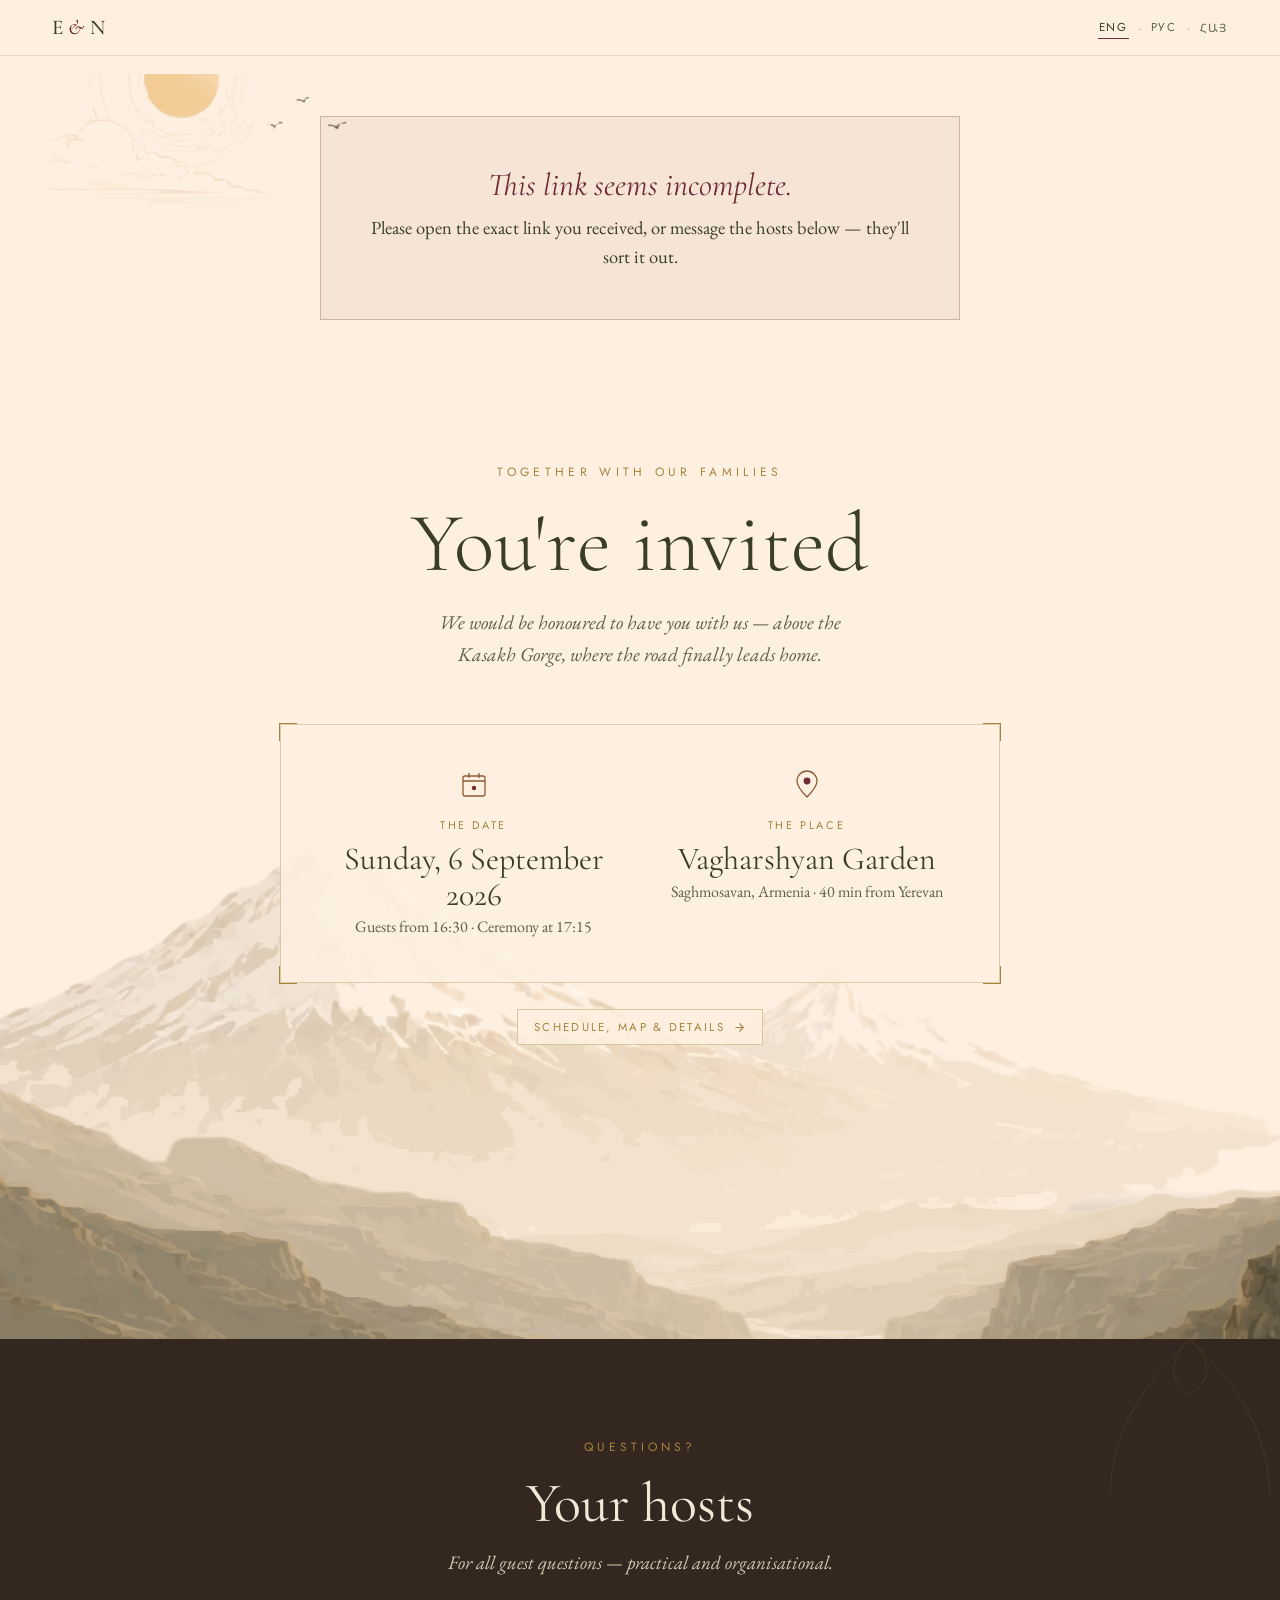
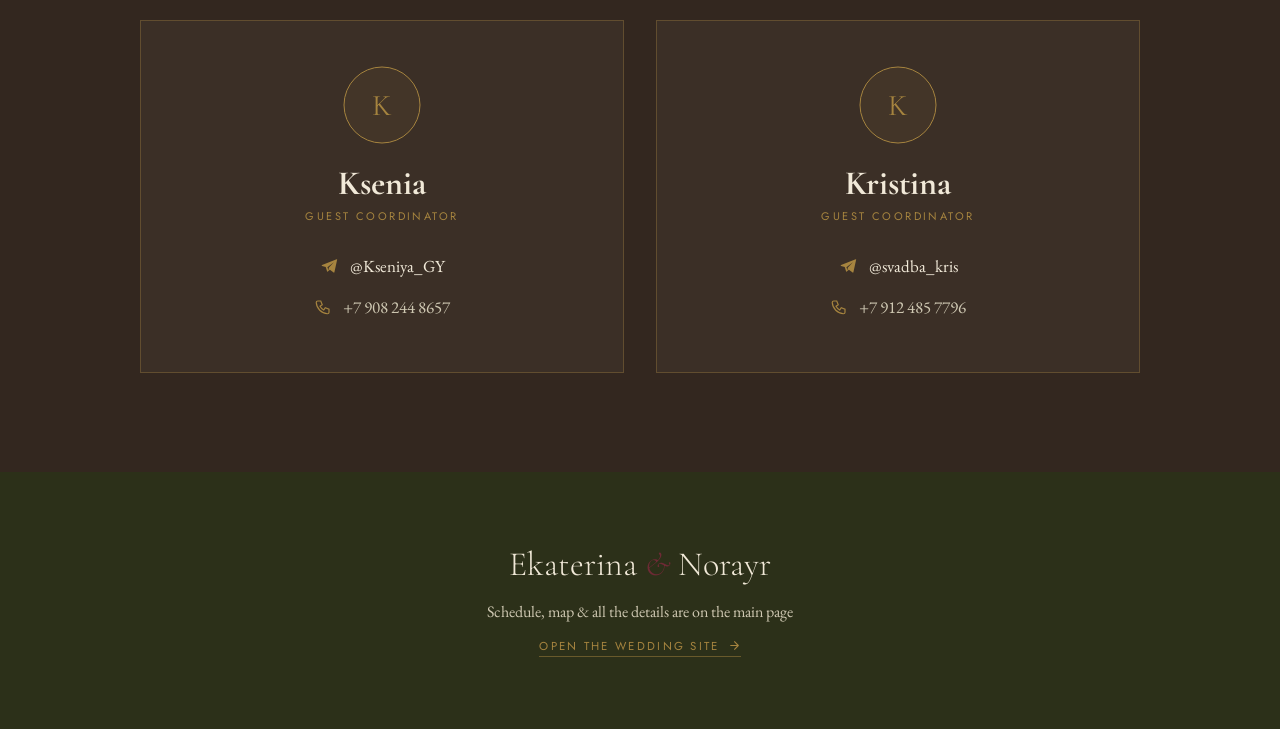
==== commit 2a21d850: "Invite: two-column spread — portrait video beside the details On ≥1000px the portrait video sits in " ====
--- a/site/invite/index.html
+++ b/site/invite/index.html
@@ -68,6 +68,25 @@
 /* vertical (Shorts) video: portrait 9:16 box, centered, capped to viewport */
 #vid-frame.portrait{width:min(420px,88vw,calc(74vh * 0.5625));margin:0 auto}
 .vidbox.portrait{padding-top:177.78%}
+
+/* invitation spread: video + details stack on mobile, sit side by side on
+   desktop (the portrait video would otherwise waste both flanks) */
+.duo{display:grid;grid-template-columns:1fr;gap:clamp(34px,6vh,54px);
+  width:100%;max-width:1180px;margin:0 auto;align-items:center}
+.duo-info{text-align:center;min-width:0}
+@media (min-width:1000px){
+  .duo{grid-template-columns:minmax(340px,430px) minmax(0,1fr);gap:clamp(44px,6vw,92px)}
+  .duo-info{text-align:left}
+  .duo-info [data-i18n="inv.line"]{margin-left:0 !important}
+  .duo-info #party-name{margin-left:0 !important}
+  .duo-info > div[data-reveal]{margin-left:0 !important;margin-right:0 !important}
+  #vid-frame.portrait{margin:0}
+  /* bad-link state hides the video column — details take the full row */
+  .duo:has(> #sec-video[hidden]){grid-template-columns:1fr}
+  .duo:has(> #sec-video[hidden]) .duo-info{text-align:center}
+  .duo:has(> #sec-video[hidden]) .duo-info [data-i18n="inv.line"],
+  .duo:has(> #sec-video[hidden]) .duo-info > div[data-reveal]{margin-left:auto !important;margin-right:auto !important}
+}
 #vid-shield{position:absolute;inset:0;z-index:4;background:transparent}
 .unmute{position:absolute;left:50%;bottom:20px;transform:translateX(-50%);z-index:5;display:inline-flex;
   align-items:center;gap:10px;padding:12px 24px;cursor:pointer;color:var(--cream);
@@ -111,10 +130,19 @@
     </div>
   </div>
 
-<!-- ============ VIDEO (floating in the sky) ============ -->
-<section id="sec-video" style="position:relative;padding:calc(62px + clamp(24px,5vh,48px)) clamp(18px,5vw,52px) clamp(40px,6vh,64px)">
-  <div style="position:relative;z-index:2;width:100%;max-width:980px;margin:0 auto">
-    <p data-i18n="inv.eyebrow" style="text-align:center;font-family:'Jost','Noto Sans Armenian',sans-serif;font-size:12px;letter-spacing:.36em;text-transform:uppercase;color:var(--brass);margin:0 0 22px;animation:reveal 1s ease .1s both">Together with our families</p>
+<!-- ============ BAD LINK / ERROR ============ -->
+<section id="sec-error" hidden style="position:relative;z-index:2;padding:calc(62px + clamp(30px,6vh,60px)) clamp(18px,6vw,72px) clamp(24px,4vh,44px)">
+  <div style="width:100%;max-width:640px;margin:0 auto;text-align:center;border:1px solid rgba(110,42,53,.28);background:rgba(110,42,53,.05);padding:clamp(30px,5vw,48px)">
+    <h2 id="err-title" data-i18n="inv.badLink" style="margin:0 0 10px;font-family:'Cormorant Garamond','Noto Serif Armenian',serif;font-style:italic;font-weight:400;font-size:clamp(24px,3vw,32px);color:var(--wine)">This link seems incomplete.</h2>
+    <p id="err-sub" data-i18n="inv.badLinkSub" style="margin:0;font-family:'EB Garamond','Noto Serif Armenian',serif;font-size:clamp(16px,1.7vw,18.5px);color:var(--ink);line-height:1.55">Please open the exact link you received, or message the hosts below — they'll sort it out.</p>
+    <button id="btn-retry" hidden class="btn-send" style="margin-top:24px" type="button"><span data-i18n="inv.retry">Try again</span></button>
+  </div>
+</section>
+
+<!-- ============ INVITATION: portrait video beside the details ============ -->
+<section id="sec-info" style="position:relative;padding:calc(62px + clamp(24px,5vh,48px)) clamp(18px,5vw,52px) clamp(120px,16vh,190px)">
+  <div class="duo" style="position:relative;z-index:2">
+    <div id="sec-video" class="duo-video">
     <div id="vid-frame" style="position:relative;padding:14px;animation:reveal 1.1s ease .25s both">
       <div style="position:absolute;inset:0;border:1px solid rgba(166,132,63,.4);pointer-events:none;z-index:3"></div>
       <div style="position:absolute;top:-1px;left:-1px;width:18px;height:18px;border-top:1px solid var(--brass);border-left:1px solid var(--brass);pointer-events:none;z-index:3"></div>
@@ -135,21 +163,10 @@
         </button>
       </div>
     </div>
-  </div>
-</section>
-
-<!-- ============ BAD LINK / ERROR ============ -->
-<section id="sec-error" hidden style="position:relative;z-index:2;padding:clamp(60px,9vh,110px) clamp(18px,6vw,72px)">
-  <div style="width:100%;max-width:640px;margin:0 auto;text-align:center;border:1px solid rgba(110,42,53,.28);background:rgba(110,42,53,.05);padding:clamp(30px,5vw,48px)">
-    <h2 id="err-title" data-i18n="inv.badLink" style="margin:0 0 10px;font-family:'Cormorant Garamond','Noto Serif Armenian',serif;font-style:italic;font-weight:400;font-size:clamp(24px,3vw,32px);color:var(--wine)">This link seems incomplete.</h2>
-    <p id="err-sub" data-i18n="inv.badLinkSub" style="margin:0;font-family:'EB Garamond','Noto Serif Armenian',serif;font-size:clamp(16px,1.7vw,18.5px);color:var(--ink);line-height:1.55">Please open the exact link you received, or message the hosts below — they'll sort it out.</p>
-    <button id="btn-retry" hidden class="btn-send" style="margin-top:24px" type="button"><span data-i18n="inv.retry">Try again</span></button>
-  </div>
-</section>
-
-<!-- ============ INVITATION · DATE & PLACE ============ -->
-<section id="sec-info" style="position:relative;padding:clamp(60px,9vh,110px) clamp(18px,6vw,72px) clamp(120px,16vh,190px)">
-  <div style="position:relative;z-index:2;width:100%;max-width:820px;margin:0 auto;text-align:center">
+    </div><!-- /duo-video -->
+
+    <div class="duo-info">
+    <p data-i18n="inv.eyebrow" style="font-family:'Jost','Noto Sans Armenian',sans-serif;font-size:12px;letter-spacing:.36em;text-transform:uppercase;color:var(--brass);margin:0 0 20px;animation:reveal 1s ease .1s both">Together with our families</p>
     <h1 data-i18n="inv.title" data-reveal style="margin:0;font-family:'Cormorant Garamond','Noto Serif Armenian',serif;font-weight:300;line-height:1;color:var(--ink);letter-spacing:.012em;font-size:clamp(40px,7.5vw,84px)">You're invited</h1>
     <p id="party-name" data-reveal data-delay="80" style="margin:20px 0 0;font-family:'Cormorant Garamond','Noto Serif Armenian',serif;font-style:italic;font-weight:400;font-size:clamp(24px,4vw,42px);color:var(--accent);letter-spacing:.03em"><span class="shimmer" aria-hidden="true"></span></p>
     <p data-i18n="inv.line" data-reveal data-delay="140" style="font-family:'EB Garamond','Noto Serif Armenian',serif;font-style:italic;font-size:clamp(16px,1.7vw,19.5px);color:var(--ink-soft);max-width:46ch;margin:22px auto 0;line-height:1.6">We would be honoured to have you with us — above the Kasakh Gorge, where the road finally leads home.</p>
@@ -178,7 +195,8 @@
     </div>
 
     <a href="../" data-reveal data-delay="260" class="hover-brass" style="display:inline-flex;align-items:center;gap:8px;margin-top:26px;font-family:'Jost','Noto Sans Armenian',sans-serif;font-size:11.5px;letter-spacing:.2em;text-transform:uppercase;color:var(--brass);text-decoration:none;border:1px solid rgba(166,132,63,.4);padding:9px 16px;background:rgba(253,240,224,.85)"><span data-i18n="inv.detailsCta">Schedule, map &amp; details</span><svg aria-hidden="true" focusable="false" width="13" height="13" viewBox="0 0 24 24" fill="none" stroke="currentColor" stroke-width="2" stroke-linecap="round" stroke-linejoin="round"><path d="M5 12 h13 M12 5 l7 7 -7 7"/></svg></a>
-  </div>
+    </div><!-- /duo-info -->
+  </div><!-- /duo -->
 </section>
 
 <!-- ============ RSVP ============ -->
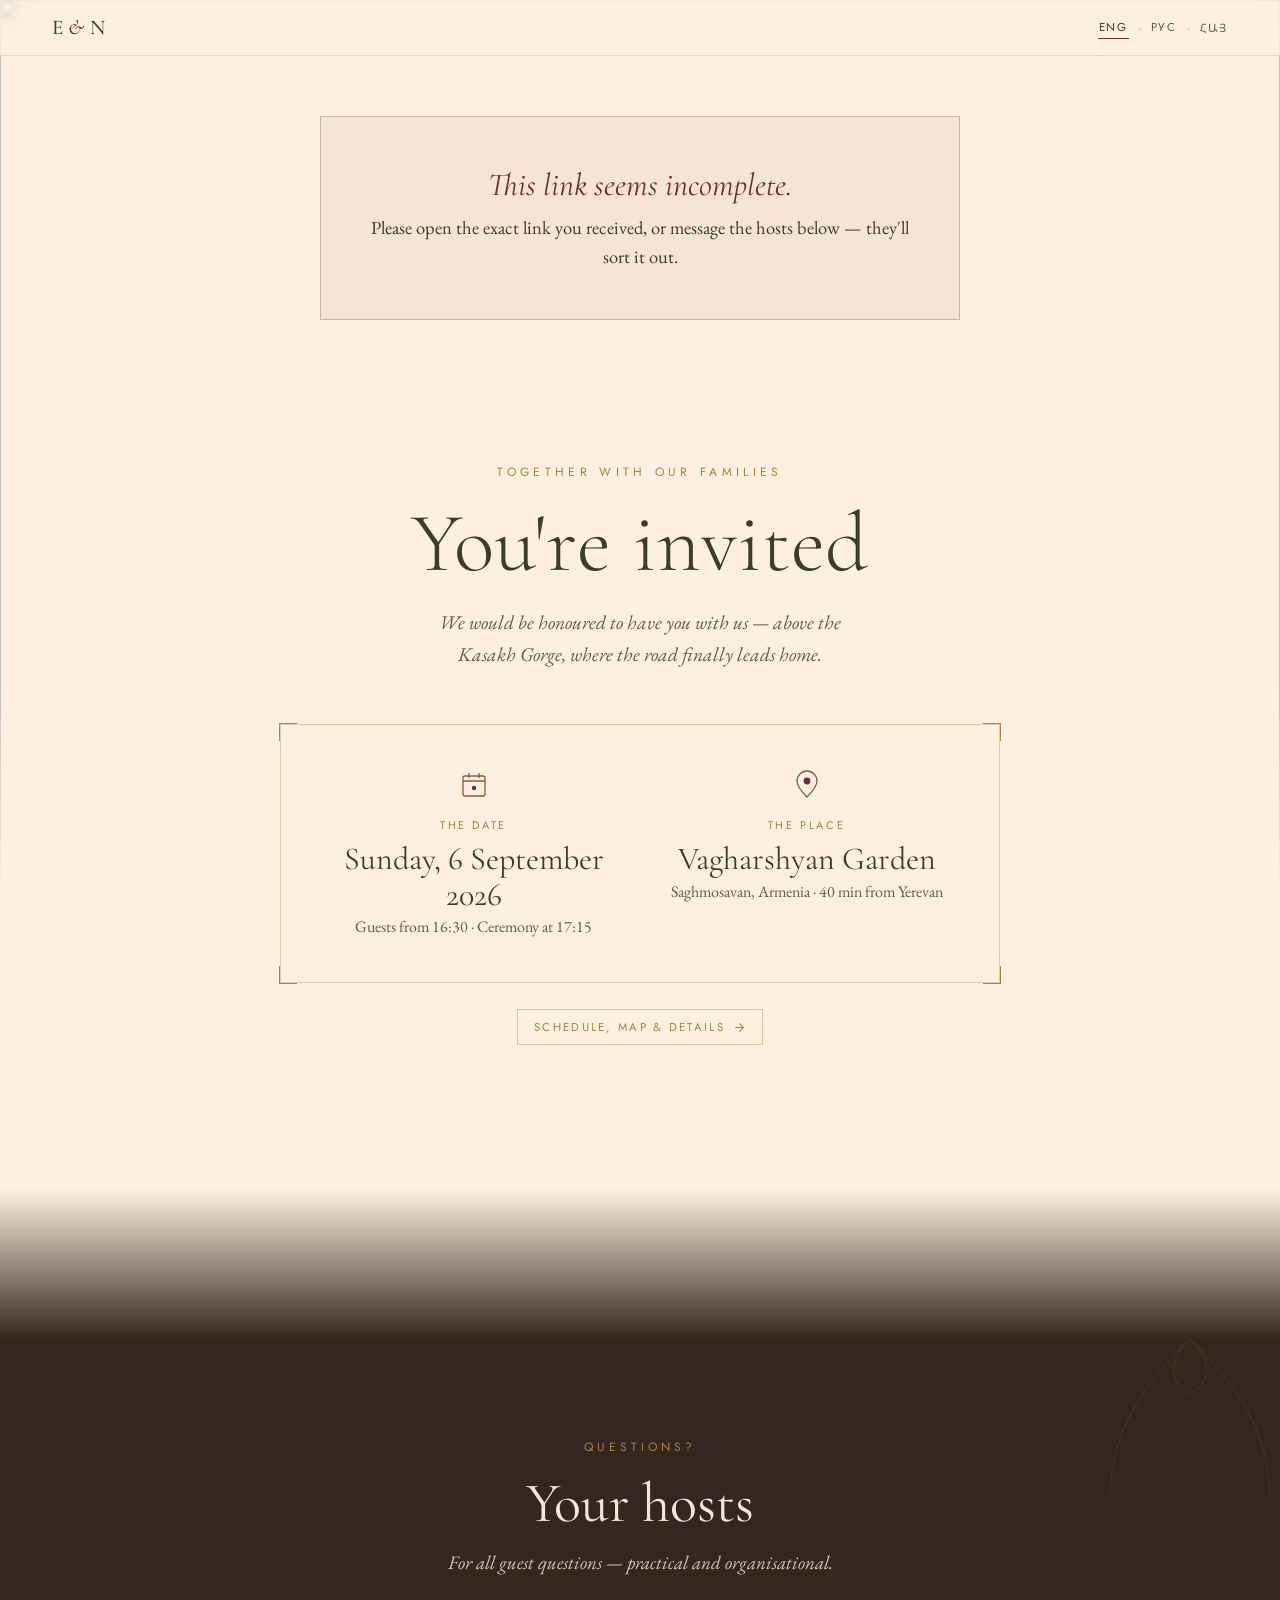
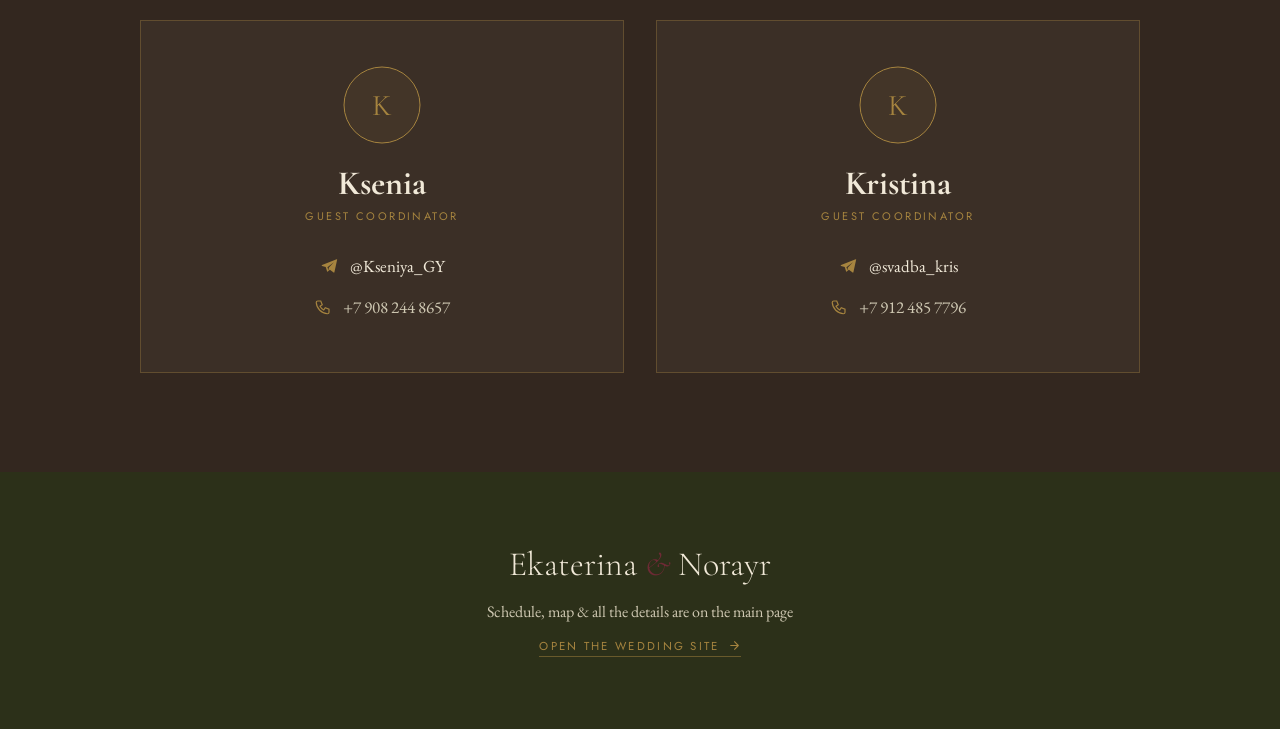
==== commit 9cefc756: "Refine background scene and point map links to Google Maps - Replace layered PNG parallax hero with " ====
--- a/site/invite/index.html
+++ b/site/invite/index.html
@@ -27,7 +27,7 @@
 <link rel="preconnect" href="https://fonts.googleapis.com">
 <link rel="preconnect" href="https://fonts.gstatic.com" crossorigin>
 <link href="https://fonts.googleapis.com/css2?family=Cormorant+Garamond:ital,wght@0,300;0,400;0,500;0,600;1,300;1,400;1,500&family=EB+Garamond:ital,wght@0,400;0,500;1,400&family=Jost:wght@300;400;500&family=Noto+Serif+Armenian:wght@300;400;500;600&family=Noto+Sans+Armenian:wght@300;400;500&display=swap" rel="stylesheet">
-<link rel="stylesheet" href="../css/styles.css?v=20260708c">
+<link rel="stylesheet" href="../css/styles.css?v=20260709">
 <style>
 /* ---- invite-page-specific interactive styles ---- */
 [hidden]{display:none !important}
@@ -95,7 +95,7 @@
   letter-spacing:.2em;text-transform:uppercase;transition:background .3s ease,border-color .3s ease}
 .unmute:hover{background:rgba(32,36,15,.92);border-color:var(--brass)}
 </style>
-<script src="invite.js?v=20260708c" defer></script>
+<script src="invite.js?v=20260709" defer></script>
 </head>
 <body>
 <a class="skip-link" href="#main">Skip to content</a>
@@ -119,15 +119,7 @@
      single composition; content floats over it. -->
 <div class="world">
   <div class="world-scene" aria-hidden="true">
-    <div class="scene-layer" data-ipar="0.05">
-      <div class="sun-frame"><img src="../img/layer-sun.png" alt="" loading="lazy" decoding="async"></div>
-    </div>
-    <div class="scene-layer" data-ipar="0.12">
-      <div class="scene-pos"><img class="img-full" src="../img/layer-ararat.png" alt="" loading="lazy" decoding="async"></div>
-    </div>
-    <div class="scene-layer" data-ipar="0.25">
-      <div class="scene-pos"><img class="img-full" src="../img/layer-gorge.png" alt="" loading="lazy" decoding="async"></div>
-    </div>
+    <img class="scene-full" src="../img/saghmosavank-hero-church-refined.svg" alt="" loading="lazy" decoding="async">
   </div>
 
 <!-- ============ BAD LINK / ERROR ============ -->
--- a/site/css/styles.css
+++ b/site/css/styles.css
@@ -40,6 +40,11 @@
    sky. The sun sprite is decoupled and composed in viewport coordinates
    so it always stays in view. Each plane parallaxes at its own speed. */
 .scene{position:absolute;inset:0;z-index:1;pointer-events:none;overflow:hidden;background:#fdf0e0}
+/* Single refined vector scene: full-bleed, anchored to the bottom so the
+   gorge/church sit at the base and the sky fills upward. Never rasterised. */
+.scene-full{position:absolute;inset:0;width:100%;height:100%;
+  object-fit:cover;object-position:center bottom;
+  animation:artIn 2s cubic-bezier(.22,.61,.36,1) both}
 .scene-layer{position:absolute;inset:0}
 .scene-pos{position:absolute;bottom:0;right:-3%;
   width:max(126%,170vh);aspect-ratio:1536/1024}
@@ -60,7 +65,13 @@
    Parallax is measured relative to the details section (invite.js), so
    the plates sit composed exactly where guests read. */
 .world{position:relative;background:#fdf0e0;overflow:hidden}
-.world-scene{position:absolute;left:0;right:0;top:0;bottom:-170px;pointer-events:none}
+/* Scene backs the first screen of the invite exactly like the hero:
+   viewport-tall, anchored top, and faded into the linen below so the
+   details/RSVP that follow sit cleanly on the page colour. */
+.world-scene{position:absolute;left:0;right:0;top:0;height:100vh;height:100svh;pointer-events:none}
+.world-scene .scene-full{
+  -webkit-mask-image:linear-gradient(180deg,#000 76%,transparent);
+  mask-image:linear-gradient(180deg,#000 76%,transparent)}
 .world .dusk{height:150px;background:linear-gradient(180deg,rgba(51,39,31,0),#33271f)}
 .veil-card{background:rgba(253,240,224,.9);backdrop-filter:blur(3px);-webkit-backdrop-filter:blur(3px);
   border:1px solid rgba(166,132,63,.35);padding:clamp(24px,4vw,44px)}
